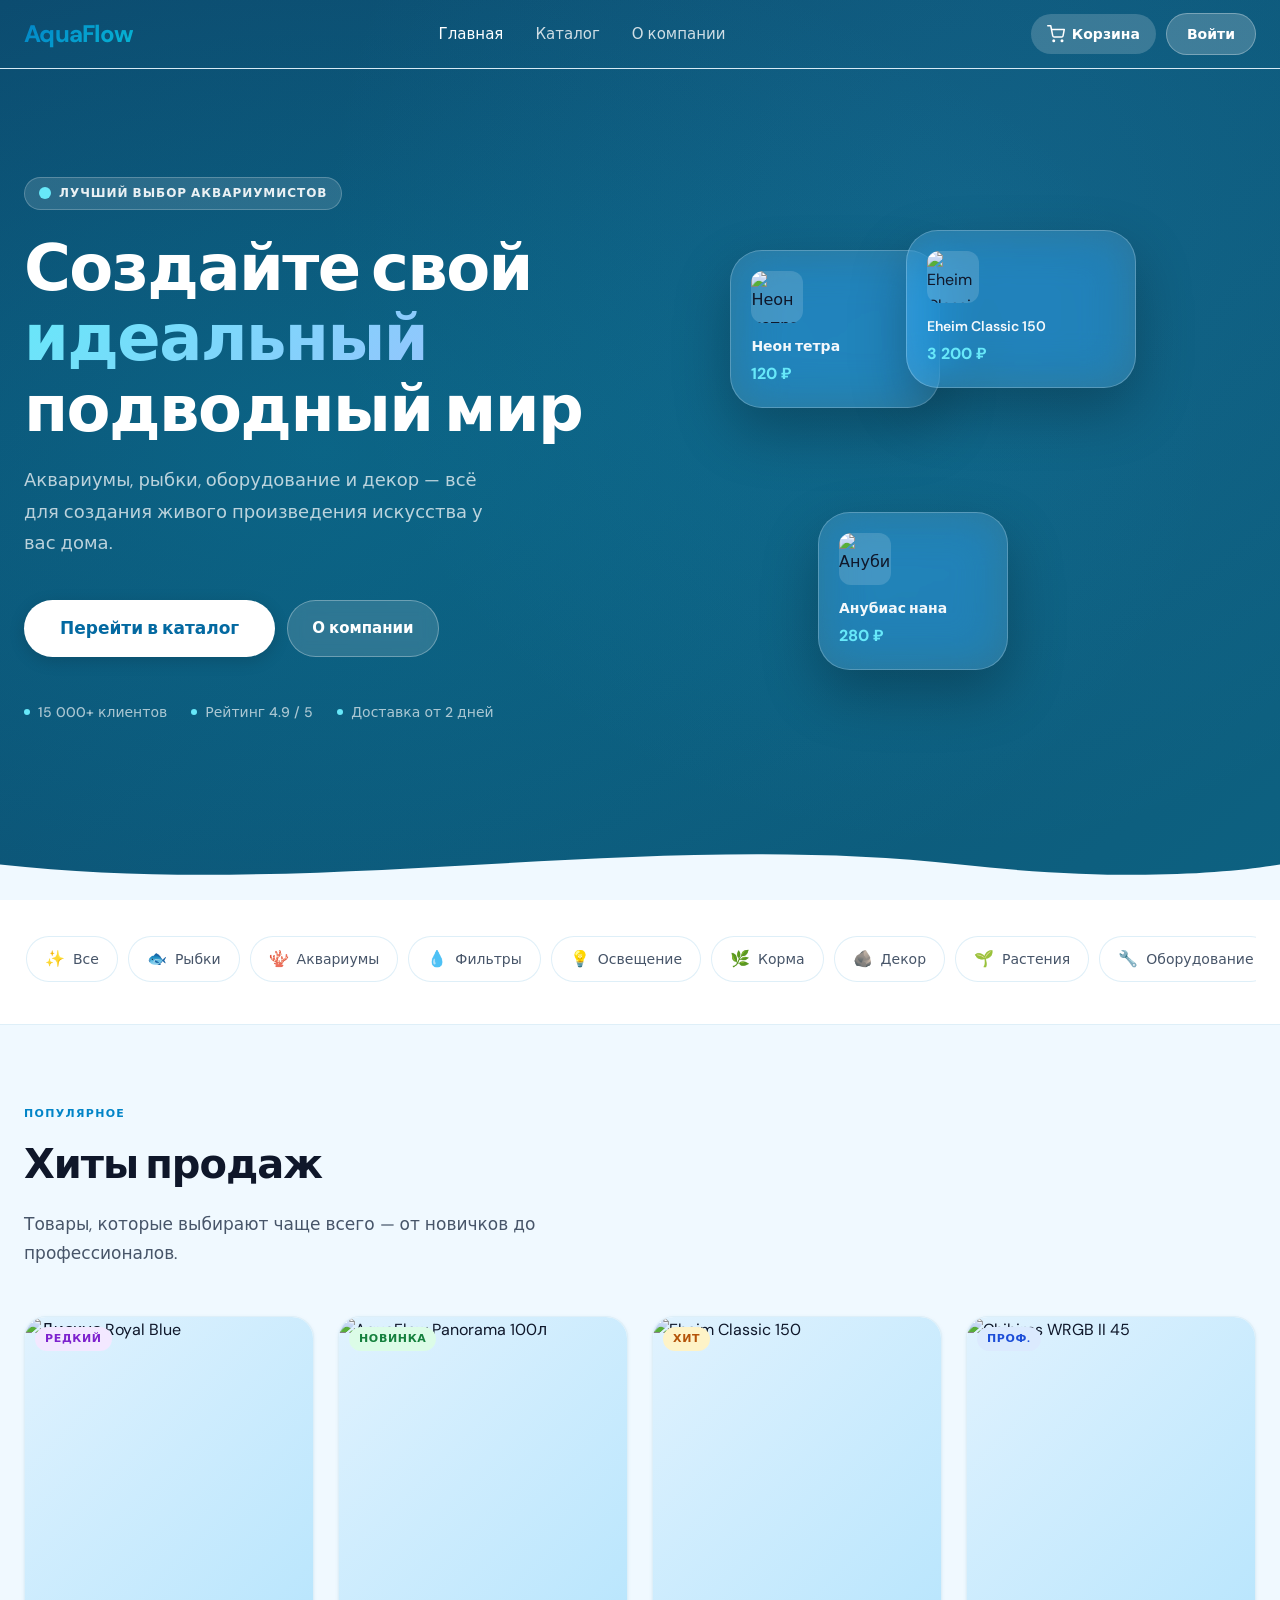
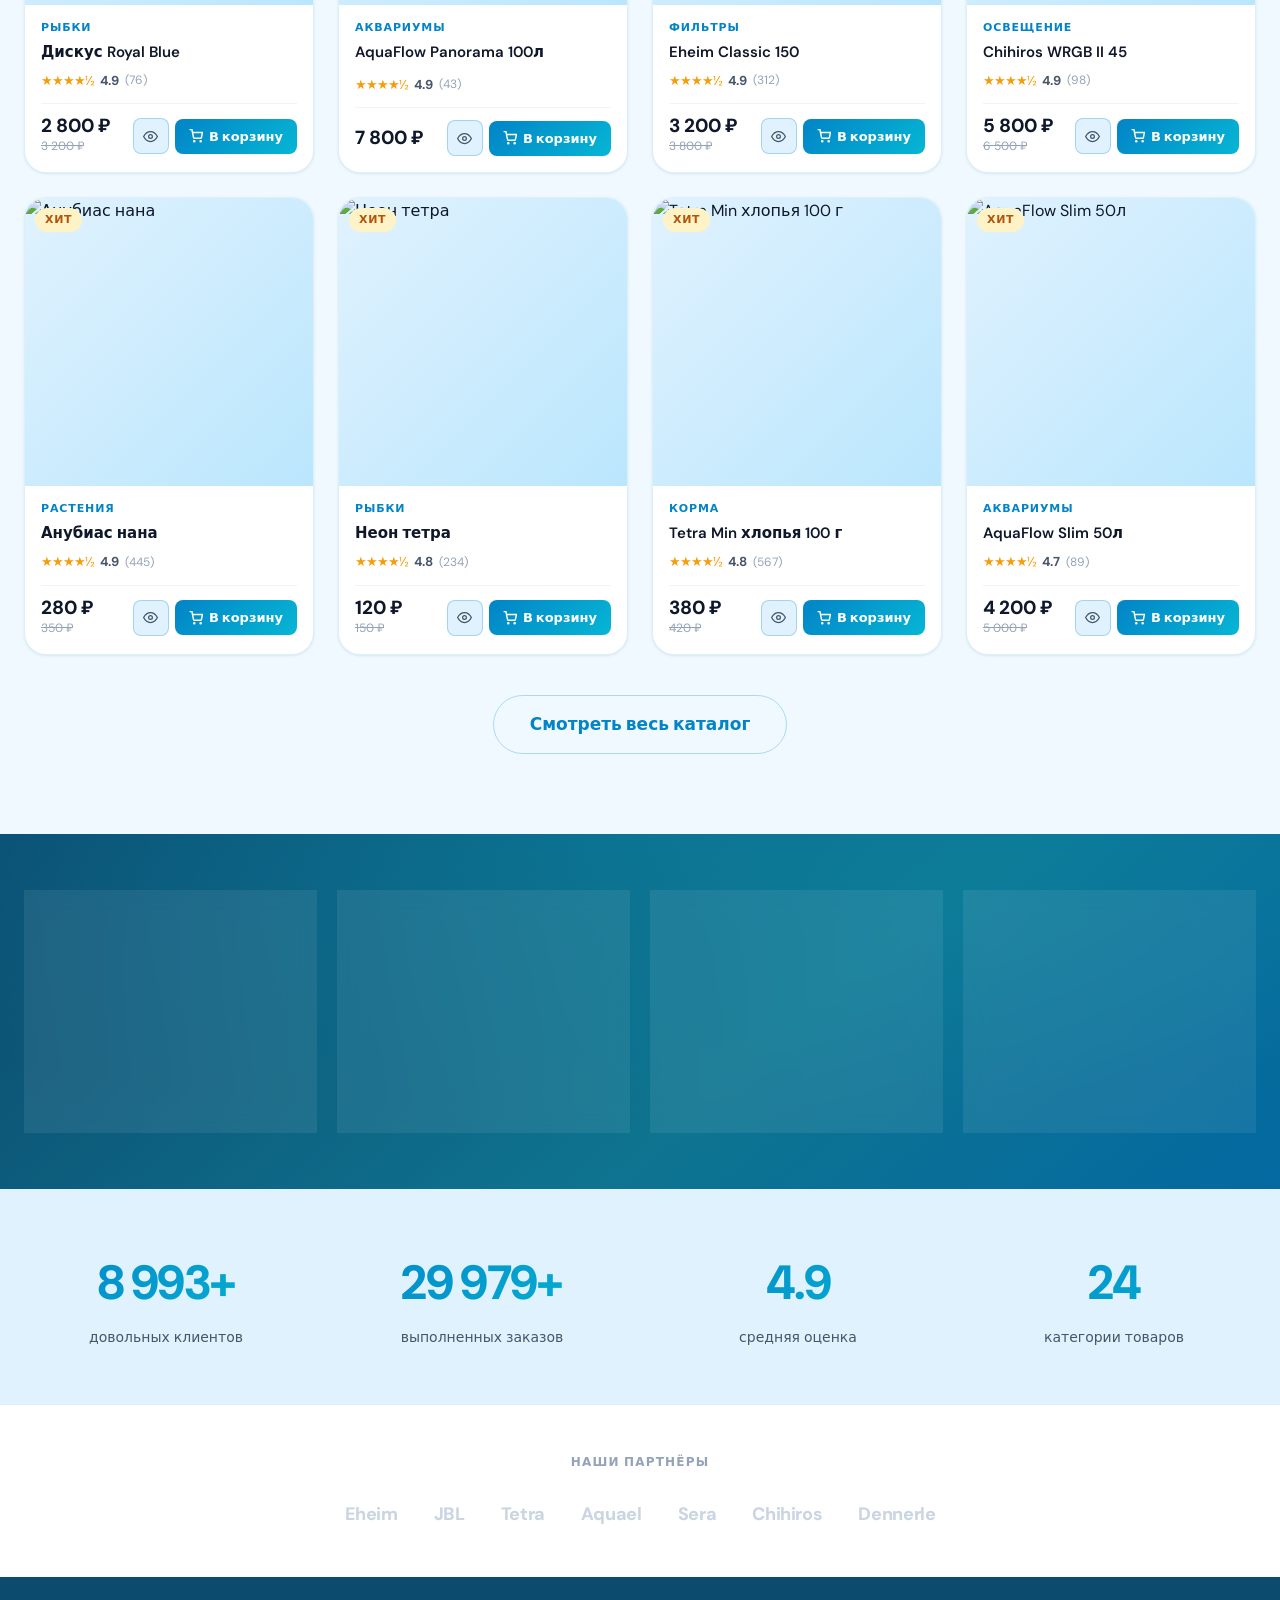
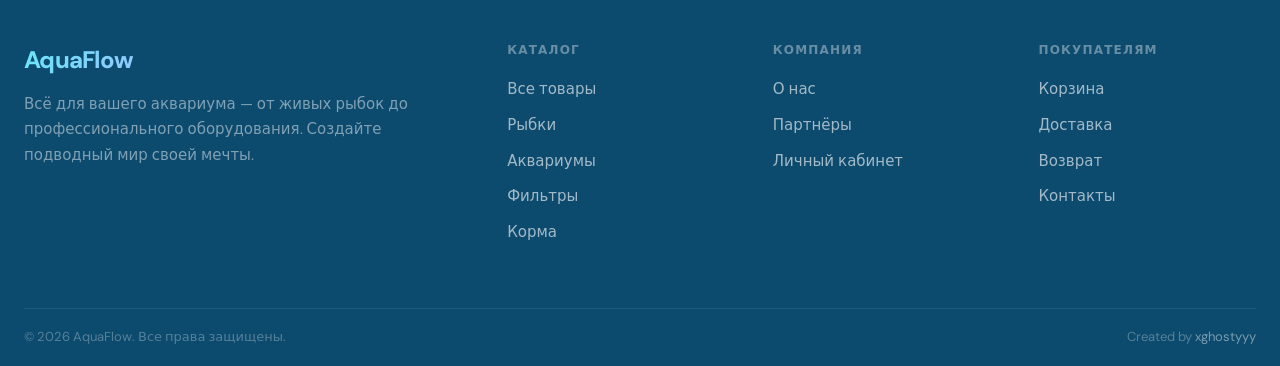
==== index.html @ 99591257 "Add project" ====
<!DOCTYPE html>
<html lang="ru">
<head>
  <meta charset="UTF-8"/>
  <meta name="viewport" content="width=device-width, initial-scale=1.0"/>
  <title>AquaFlow — Всё для вашего аквариума</title>
  <link rel="stylesheet" href="css/styles.css"/>
</head>
<body>

<!-- Navbar (hero mode — transparent) -->
<header class="navbar on-hero" id="navbar">
  <nav class="navbar-inner container" aria-label="Главная навигация">
    <a href="index.html" class="nav-logo">AquaFlow</a>
    <ul class="nav-links" style="list-style:none">
      <li><a href="index.html"   class="nav-link on-hero active">Главная</a></li>
      <li><a href="catalog.html" class="nav-link on-hero">Каталог</a></li>
      <li><a href="about.html"   class="nav-link on-hero">О компании</a></li>
    </ul>
    <div class="nav-actions">
      <a href="cart.html" class="nav-cart-btn on-hero" aria-label="Корзина">
        <svg width="18" height="18" viewBox="0 0 24 24" fill="none" stroke="currentColor" stroke-width="2" stroke-linecap="round" stroke-linejoin="round"><circle cx="9" cy="21" r="1"/><circle cx="20" cy="21" r="1"/><path d="M1 1h4l2.68 13.39a2 2 0 0 0 2 1.61h9.72a2 2 0 0 0 2-1.61L23 6H6"/></svg>
        Корзина
        <span class="cart-badge" aria-live="polite">0</span>
      </a>
      <a href="login.html" class="nav-login-btn on-hero">Войти</a>
    </div>
    <button class="hamburger hero-mode" id="burger" aria-label="Меню" aria-expanded="false">
      <span class="hamburger-line"></span>
      <span class="hamburger-line"></span>
      <span class="hamburger-line"></span>
    </button>
  </nav>
  <nav class="mobile-menu" id="mobile-menu">
    <a href="index.html">Главная</a>
    <a href="catalog.html">Каталог</a>
    <a href="about.html">О компании</a>
    <a href="cart.html">Корзина</a>
    <a href="login.html">Войти / Регистрация</a>
  </nav>
</header>

<!-- Hero -->
<section class="hero" aria-label="Главный баннер">
  <div class="hero-bg" aria-hidden="true"></div>
  <div class="hero-radial" aria-hidden="true"></div>
  <div class="hero-bubbles" aria-hidden="true">
    <div class="bubble"></div><div class="bubble"></div><div class="bubble"></div>
    <div class="bubble"></div><div class="bubble"></div><div class="bubble"></div>
    <div class="bubble"></div>
  </div>

  <div class="hero-inner">
    <div class="hero-content-grid">
      <!-- Text -->
      <div class="hero-text">
        <div class="hero-eyebrow">
          <svg width="12" height="12" viewBox="0 0 24 24" fill="#67E8F9" stroke="none"><circle cx="12" cy="12" r="12"/></svg>
          Лучший выбор аквариумистов
        </div>
        <h1 class="hero-title">
          Создайте свой<br>
          <span class="hero-title-accent">идеальный</span><br>
          подводный мир
        </h1>
        <p class="hero-sub">
          Аквариумы, рыбки, оборудование и декор — всё для создания живого произведения искусства у вас дома.
        </p>
        <div class="hero-actions">
          <a href="catalog.html" class="btn btn-white btn-lg">Перейти в каталог</a>
          <a href="about.html"   class="btn btn-ghost-white">О компании</a>
        </div>
        <div class="hero-trust">
          <div class="trust-item"><span class="trust-dot"></span>15 000+ клиентов</div>
          <div class="trust-item"><span class="trust-dot"></span>Рейтинг 4.9 / 5</div>
          <div class="trust-item"><span class="trust-dot"></span>Доставка от 2 дней</div>
        </div>
      </div>

      <!-- Floating cards visual -->
      <div class="hero-visual" aria-hidden="true">
        <div class="float-card card-a">
          <div class="float-card-img"><img src="https://picsum.photos/seed/neon-tetra/120/120" alt="Неон тетра" loading="lazy"></div>
          <div class="float-card-name">Неон тетра</div>
          <div class="float-card-price">120 ₽</div>
        </div>
        <div class="float-card card-b">
          <div class="float-card-img"><img src="https://picsum.photos/seed/eheim-classic/120/120" alt="Eheim Classic" loading="lazy"></div>
          <div class="float-card-name">Eheim Classic 150</div>
          <div class="float-card-price">3 200 ₽</div>
        </div>
        <div class="float-card card-c">
          <div class="float-card-img"><img src="https://picsum.photos/seed/anubias-nana/120/120" alt="Анубиас" loading="lazy"></div>
          <div class="float-card-name">Анубиас нана</div>
          <div class="float-card-price">280 ₽</div>
        </div>
      </div>
    </div>
  </div>

  <!-- Wave -->
  <div class="hero-wave">
    <svg viewBox="0 0 1440 80" preserveAspectRatio="none" xmlns="http://www.w3.org/2000/svg">
      <path d="M0,40 C360,80 720,0 1080,40 C1260,60 1380,50 1440,40 L1440,80 L0,80 Z" fill="#F0F9FF"/>
    </svg>
  </div>
</section>

<!-- Category pills -->
<section class="cats-section" aria-label="Категории">
  <div class="container">
    <div class="cats-scroll scrollbar-none" id="home-cats" role="list"></div>
  </div>
</section>

<!-- Featured products -->
<section class="section" aria-labelledby="featured-title">
  <div class="container">
    <div class="section-head">
      <p class="section-eyebrow">Популярное</p>
      <h2 class="section-title" id="featured-title">Хиты продаж</h2>
      <p class="section-sub">Товары, которые выбирают чаще всего — от новичков до профессионалов.</p>
    </div>
    <div class="products-grid" id="featured-grid"></div>
    <div style="text-align:center;margin-top:40px">
      <a href="catalog.html" class="btn btn-outline btn-lg">Смотреть весь каталог</a>
    </div>
  </div>
</section>

<!-- Trust strip -->
<section class="trust-section" aria-label="Наши преимущества">
  <div class="container">
    <div class="trust-grid">
      <div class="trust-card reveal">
        <div class="trust-card-icon">
          <svg viewBox="0 0 24 24"><path d="M20.84 4.61a5.5 5.5 0 0 0-7.78 0L12 5.67l-1.06-1.06a5.5 5.5 0 0 0-7.78 7.78l1.06 1.06L12 21.23l7.78-7.78 1.06-1.06a5.5 5.5 0 0 0 0-7.78z"/></svg>
        </div>
        <div class="trust-card-title">Живые рыбки</div>
        <div class="trust-card-text">Широкий выбор видов от проверенных разводчиков с гарантией здоровья.</div>
      </div>
      <div class="trust-card reveal">
        <div class="trust-card-icon">
          <svg viewBox="0 0 24 24"><circle cx="12" cy="12" r="10"/><polyline points="12 6 12 12 16 14"/></svg>
        </div>
        <div class="trust-card-title">Быстрая доставка</div>
        <div class="trust-card-text">Доставляем по всей России от 2 дней. Живых питомцев — специальной упаковкой.</div>
      </div>
      <div class="trust-card reveal">
        <div class="trust-card-icon">
          <svg viewBox="0 0 24 24"><path d="M12 22s8-4 8-10V5l-8-3-8 3v7c0 6 8 10 8 10z"/></svg>
        </div>
        <div class="trust-card-title">Гарантия качества</div>
        <div class="trust-card-text">Только сертифицированное оборудование ведущих мировых брендов.</div>
      </div>
      <div class="trust-card reveal">
        <div class="trust-card-icon">
          <svg viewBox="0 0 24 24"><path d="M17 21v-2a4 4 0 0 0-4-4H5a4 4 0 0 0-4 4v2"/><circle cx="9" cy="7" r="4"/><path d="M23 21v-2a4 4 0 0 0-3-3.87"/><path d="M16 3.13a4 4 0 0 1 0 7.75"/></svg>
        </div>
        <div class="trust-card-title">Экспертная помощь</div>
        <div class="trust-card-text">Консультации опытных аквариумистов — подберём идеальный вариант.</div>
      </div>
    </div>
  </div>
</section>

<!-- Stats -->
<section class="stats-section" aria-label="Статистика">
  <div class="container">
    <div class="stats-grid">
      <div class="reveal"><div class="stat-num" id="stat-clients">0</div><div class="stat-label">довольных клиентов</div></div>
      <div class="reveal"><div class="stat-num" id="stat-orders">0</div><div class="stat-label">выполненных заказов</div></div>
      <div class="reveal"><div class="stat-num">4.9</div><div class="stat-label">средняя оценка</div></div>
      <div class="reveal"><div class="stat-num">24</div><div class="stat-label">категории товаров</div></div>
    </div>
  </div>
</section>

<!-- Brands -->
<section class="brands-section" aria-label="Бренды">
  <div class="container">
    <div class="brands-eyebrow">Наши партнёры</div>
    <div class="brands-row">
      <span class="brand-chip">Eheim</span>
      <span class="brand-chip">JBL</span>
      <span class="brand-chip">Tetra</span>
      <span class="brand-chip">Aquael</span>
      <span class="brand-chip">Sera</span>
      <span class="brand-chip">Chihiros</span>
      <span class="brand-chip">Dennerle</span>
    </div>
  </div>
</section>

<!-- Footer -->
<footer class="footer" role="contentinfo">
  <div class="footer-top">
    <div class="container">
      <div class="footer-grid">
        <div>
          <a href="index.html" class="footer-brand">AquaFlow</a>
          <p class="footer-brand-desc">Всё для вашего аквариума — от живых рыбок до профессионального оборудования. Создайте подводный мир своей мечты.</p>
        </div>
        <div>
          <p class="footer-col-title">Каталог</p>
          <ul class="footer-links">
            <li><a href="catalog.html">Все товары</a></li>
            <li><a href="catalog.html?cat=Рыбки">Рыбки</a></li>
            <li><a href="catalog.html?cat=Аквариумы">Аквариумы</a></li>
            <li><a href="catalog.html?cat=Фильтры">Фильтры</a></li>
            <li><a href="catalog.html?cat=Корма">Корма</a></li>
          </ul>
        </div>
        <div>
          <p class="footer-col-title">Компания</p>
          <ul class="footer-links">
            <li><a href="about.html">О нас</a></li>
            <li><a href="about.html">Партнёры</a></li>
            <li><a href="login.html">Личный кабинет</a></li>
          </ul>
        </div>
        <div>
          <p class="footer-col-title">Покупателям</p>
          <ul class="footer-links">
            <li><a href="cart.html">Корзина</a></li>
            <li><a href="#">Доставка</a></li>
            <li><a href="#">Возврат</a></li>
            <li><a href="#">Контакты</a></li>
          </ul>
        </div>
      </div>
    </div>
  </div>
  <div class="container">
    <div class="footer-bottom">
      <p class="footer-copy">© <span id="year"></span> AquaFlow. Все права защищены.</p>
      <p class="footer-credit">Created by <a href="https://t.me/xghostyyy" target="_blank" rel="noopener">xghostyyy</a></p>
    </div>
  </div>
</footer>

<script src="js/app.js"></script>
<script>
/* Home-specific */
document.addEventListener('DOMContentLoaded', () => {
  /* Category pills */
  const catsEl = document.getElementById('home-cats');
  if (catsEl) {
    catsEl.innerHTML = ['Все'].concat(CATEGORIES).map(c => {
      const emoji = c === 'Все' ? '✨' : (CAT_EMOJI[c] || '');
      return `<a href="catalog.html${c==='Все'?'':'?cat='+encodeURIComponent(c)}" class="cat-pill" role="listitem">
        <span class="cat-pill-emoji">${emoji}</span>${c}
      </a>`;
    }).join('');
  }

  /* Featured products — badges first, then top rated */
  const grid = document.getElementById('featured-grid');
  if (grid) {
    const featured = [...PRODUCTS].sort((a,b) => (b.badge?1:0) - (a.badge?1:0) || b.rating - a.rating).slice(0, 8);
    grid.innerHTML = featured.map(productCardHTML).join('');
    initReveal();
  }

  /* Animated counters */
  function animateCounter(el, target, suffix='') {
    const start = performance.now();
    const dur = 1800;
    function step(now) {
      const p = Math.min((now - start) / dur, 1);
      const ease = 1 - Math.pow(1 - p, 3);
      el.textContent = Math.floor(ease * target).toLocaleString('ru-RU') + suffix;
      if (p < 1) requestAnimationFrame(step);
    }
    requestAnimationFrame(step);
  }
  const ioStats = new IntersectionObserver(entries => {
    entries.forEach(e => {
      if (!e.isIntersecting) return;
      animateCounter(document.getElementById('stat-clients'), 15000, '+');
      animateCounter(document.getElementById('stat-orders'),  50000, '+');
      ioStats.disconnect();
    });
  }, { threshold: 0.4 });
  const statsSection = document.querySelector('.stats-section');
  if (statsSection) ioStats.observe(statsSection);
});
</script>
</body>
</html>
---- css/styles.css ----
@import url('https://fonts.googleapis.com/css2?family=DM+Sans:ital,opsz,wght@0,9..40,300;0,9..40,400;0,9..40,500;0,9..40,600;0,9..40,700;0,9..40,800;1,9..40,400&display=swap');

/* ── Design Tokens ─────────────────────────────────────────────────────── */
:root {
  --primary:       #0284C7;
  --primary-light: #38BDF8;
  --primary-dark:  #0369A1;
  --primary-deep:  #0C4A6E;
  --secondary:     #06B6D4;
  --accent:        #0891B2;

  --bg:            #F0F9FF;
  --bg-muted:      #E0F2FE;
  --surface:       rgba(255,255,255,0.88);
  --surface-solid: #FFFFFF;
  --border:        rgba(2,132,199,0.13);
  --border-strong: rgba(2,132,199,0.28);

  --text:          #0F172A;
  --text-2:        #475569;
  --text-muted:    #94A3B8;

  --success: #16A34A;
  --error:   #DC2626;

  --grad-primary: linear-gradient(135deg, #0284C7, #06B6D4);
  --grad-hero:    linear-gradient(140deg, #0C4A6E 0%, #0E7490 45%, #0369A1 100%);
  --grad-card:    linear-gradient(180deg, rgba(255,255,255,0.97), rgba(240,249,255,0.85));

  --shadow-sm:   0 1px 4px rgba(2,132,199,0.07), 0 1px 2px rgba(0,0,0,0.04);
  --shadow-md:   0 4px 20px rgba(2,132,199,0.11), 0 2px 8px rgba(0,0,0,0.05);
  --shadow-lg:   0 12px 48px rgba(2,132,199,0.15), 0 4px 16px rgba(0,0,0,0.07);
  --shadow-glow: 0 0 28px rgba(6,182,212,0.35);

  --r-sm:   8px;
  --r-md:   14px;
  --r-lg:   22px;
  --r-xl:   32px;
  --r-full: 9999px;

  --t-fast: 150ms ease-out;
  --t-base: 240ms ease-out;
  --t-slow: 400ms cubic-bezier(0.4,0,0.2,1);

  --font-body: 'DM Sans', system-ui, -apple-system, sans-serif;
}

/* ── Reset ─────────────────────────────────────────────────────────────── */
*,*::before,*::after { box-sizing: border-box; margin: 0; padding: 0; }
html { scroll-behavior: smooth; -webkit-font-smoothing: antialiased; }
body {
  font-family: var(--font-body);
  color: var(--text);
  background: var(--bg);
  line-height: 1.6;
  overflow-x: hidden;
}
img { max-width: 100%; display: block; }
a { color: inherit; text-decoration: none; }
button { font-family: inherit; cursor: pointer; border: none; }
:focus-visible { outline: 2px solid var(--primary); outline-offset: 3px; border-radius: 4px; }
@media (prefers-reduced-motion: reduce) {
  *,*::before,*::after { animation-duration: 0.01ms !important; transition-duration: 0.01ms !important; }
}

/* ── Layout ────────────────────────────────────────────────────────────── */
.container { max-width: 1280px; margin: 0 auto; padding: 0 24px; }
@media (max-width: 768px) { .container { padding: 0 16px; } }

/* ── Navbar ────────────────────────────────────────────────────────────── */
.navbar {
  position: fixed; top: 0; left: 0; right: 0; z-index: 100;
  height: 68px;
  transition: background var(--t-base), box-shadow var(--t-base);
}
.navbar.on-hero { /* transparent over hero */ }
.navbar.scrolled {
  background: rgba(255,255,255,0.92);
  backdrop-filter: blur(20px) saturate(180%);
  -webkit-backdrop-filter: blur(20px) saturate(180%);
  box-shadow: 0 1px 0 rgba(2,132,199,0.1), var(--shadow-sm);
}
.navbar.page-nav {
  background: rgba(255,255,255,0.95);
  backdrop-filter: blur(20px);
  -webkit-backdrop-filter: blur(20px);
  box-shadow: 0 1px 0 var(--border);
}
.navbar-inner {
  height: 68px; display: flex; align-items: center;
  justify-content: space-between; gap: 24px;
}
.nav-logo {
  font-size: 1.5rem; font-weight: 800; letter-spacing: -0.03em;
  background: var(--grad-primary);
  -webkit-background-clip: text; background-clip: text; color: transparent;
  flex-shrink: 0;
}
.nav-links { display: flex; align-items: center; gap: 32px; }
@media (max-width: 820px) { .nav-links { display: none; } }
.nav-link {
  font-size: 0.9375rem; font-weight: 500; color: var(--text-2);
  transition: color var(--t-fast);
}
.nav-link:hover, .nav-link.active { color: var(--primary); }
.nav-link.on-hero { color: rgba(255,255,255,0.8); }
.nav-link.on-hero:hover, .nav-link.on-hero.active { color: white; }

.nav-actions { display: flex; align-items: center; gap: 10px; }
.nav-cart-btn {
  position: relative;
  display: flex; align-items: center; gap: 7px;
  padding: 9px 16px; border-radius: var(--r-full);
  background: rgba(2,132,199,0.09);
  color: var(--text); font-size: 0.875rem; font-weight: 600;
  transition: background var(--t-fast);
}
.nav-cart-btn:hover { background: rgba(2,132,199,0.16); }
.nav-cart-btn.on-hero { background: rgba(255,255,255,0.18); color: white; }
.nav-cart-btn.on-hero:hover { background: rgba(255,255,255,0.28); }
.cart-badge {
  position: absolute; top: -4px; right: -4px;
  min-width: 18px; height: 18px; border-radius: var(--r-full);
  background: var(--primary); color: white;
  font-size: 0.625rem; font-weight: 800;
  display: none; align-items: center; justify-content: center;
  padding: 0 4px;
}
.cart-badge.visible { display: flex; }

.nav-login-btn {
  padding: 9px 20px; border-radius: var(--r-full);
  background: var(--grad-primary); color: white;
  font-size: 0.875rem; font-weight: 600;
  transition: opacity var(--t-fast), box-shadow var(--t-fast);
  display: inline-flex; align-items: center; gap: 6px;
}
.nav-login-btn:hover { opacity: 0.9; box-shadow: var(--shadow-glow); }
.nav-login-btn.on-hero {
  background: rgba(255,255,255,0.2); color: white;
  border: 1px solid rgba(255,255,255,0.3);
}
.nav-login-btn.on-hero:hover { background: rgba(255,255,255,0.3); box-shadow: none; }

.hamburger {
  display: none; flex-direction: column; gap: 5px;
  width: 40px; height: 40px; align-items: center; justify-content: center;
  background: none; border: none;
}
@media (max-width: 820px) { .hamburger { display: flex; } }
.hamburger-line {
  width: 20px; height: 2px; border-radius: 9999px;
  background: var(--text);
  transition: transform 200ms, opacity 200ms;
}
.hamburger.hero-mode .hamburger-line { background: rgba(255,255,255,0.9); }
.hamburger.open .hamburger-line:nth-child(1) { transform: rotate(45deg) translate(5px,5px); }
.hamburger.open .hamburger-line:nth-child(2) { opacity: 0; }
.hamburger.open .hamburger-line:nth-child(3) { transform: rotate(-45deg) translate(5px,-5px); }

.mobile-menu {
  position: fixed; top: 68px; left: 0; right: 0; z-index: 99;
  background: rgba(255,255,255,0.97);
  backdrop-filter: blur(20px);
  -webkit-backdrop-filter: blur(20px);
  border-bottom: 1px solid var(--border);
  overflow: hidden; max-height: 0;
  transition: max-height 0.3s ease-out;
}
.mobile-menu.open { max-height: 420px; }
.mobile-menu a {
  display: block; padding: 15px 24px;
  color: var(--text-2); font-weight: 500; font-size: 1rem;
  border-bottom: 1px solid rgba(2,132,199,0.07);
  transition: color 0.15s, background 0.15s;
}
.mobile-menu a:hover { color: var(--primary); background: rgba(2,132,199,0.04); }

/* ── Hero ──────────────────────────────────────────────────────────────── */
.hero {
  position: relative; min-height: 100vh;
  display: flex; align-items: center;
  overflow: hidden;
}
.hero-bg {
  position: absolute; inset: 0;
  background: var(--grad-hero);
  background-size: 400% 400%;
  animation: ocean-drift 18s ease infinite;
}
@keyframes ocean-drift {
  0%,100% { background-position: 0% 50%; }
  50%      { background-position: 100% 50%; }
}
.hero-radial {
  position: absolute; inset: 0;
  background:
    radial-gradient(ellipse 70% 60% at 25% 50%, rgba(6,182,212,0.18), transparent),
    radial-gradient(ellipse 50% 70% at 75% 25%, rgba(56,189,248,0.12), transparent);
}
.hero-bubbles {
  position: absolute; inset: 0; overflow: hidden; pointer-events: none;
}
.bubble {
  position: absolute; bottom: -40px; border-radius: 50%;
  background: rgba(255,255,255,0.07);
  border: 1px solid rgba(255,255,255,0.12);
  animation: bubble-rise linear infinite;
}
.bubble:nth-child(1)  { width:16px; height:16px; left:12%;  animation-duration:9s;  animation-delay:0s; }
.bubble:nth-child(2)  { width:24px; height:24px; left:25%;  animation-duration:13s; animation-delay:2s; }
.bubble:nth-child(3)  { width:10px; height:10px; left:38%;  animation-duration:8s;  animation-delay:4s; }
.bubble:nth-child(4)  { width:20px; height:20px; left:52%;  animation-duration:11s; animation-delay:1s; }
.bubble:nth-child(5)  { width:14px; height:14px; left:65%;  animation-duration:10s; animation-delay:3s; }
.bubble:nth-child(6)  { width:30px; height:30px; left:78%;  animation-duration:15s; animation-delay:5s; }
.bubble:nth-child(7)  { width:8px;  height:8px;  left:88%;  animation-duration:7s;  animation-delay:6s; }
@keyframes bubble-rise {
  0%   { transform: translateY(0) translateX(0) scale(0.5); opacity: 0; }
  10%  { opacity: 1; }
  90%  { opacity: 0.5; }
  100% { transform: translateY(-110vh) translateX(20px) scale(1); opacity: 0; }
}

.hero-inner {
  position: relative; z-index: 10; width: 100%;
  padding: 100px 24px 100px;
}
@media (max-width: 768px) { .hero-inner { padding: 80px 16px 80px; } }
.hero-content-grid {
  max-width: 1280px; margin: 0 auto;
  display: grid; grid-template-columns: 1fr 1fr;
  align-items: center; gap: 64px;
}
@media (max-width: 1024px) {
  .hero-content-grid { grid-template-columns: 1fr; }
  .hero-visual { display: none; }
}
.hero-eyebrow {
  display: inline-flex; align-items: center; gap: 8px;
  padding: 6px 14px; border-radius: var(--r-full);
  background: rgba(255,255,255,0.13); border: 1px solid rgba(255,255,255,0.22);
  font-size: 0.75rem; font-weight: 700; color: rgba(255,255,255,0.9);
  letter-spacing: 0.08em; text-transform: uppercase;
  margin-bottom: 24px;
}
.hero-title {
  font-size: clamp(2.4rem, 5vw, 4rem); font-weight: 800; line-height: 1.1;
  letter-spacing: -0.025em; color: white; margin-bottom: 20px;
}
.hero-title-accent {
  background: linear-gradient(135deg, #67E8F9, #93C5FD);
  -webkit-background-clip: text; background-clip: text; color: transparent;
}
.hero-sub {
  font-size: 1.125rem; color: rgba(255,255,255,0.72);
  line-height: 1.75; margin-bottom: 40px; max-width: 480px;
}
.hero-actions { display: flex; flex-wrap: wrap; gap: 12px; margin-bottom: 44px; }
.hero-trust { display: flex; flex-wrap: wrap; gap: 24px; }
.trust-item {
  display: flex; align-items: center; gap: 8px;
  font-size: 0.875rem; color: rgba(255,255,255,0.65); font-weight: 500;
}
.trust-dot { width: 6px; height: 6px; border-radius: 50%; background: #67E8F9; flex-shrink: 0; }

.hero-visual { position: relative; height: 480px; display: flex; align-items: center; }
.float-card {
  position: absolute;
  background: rgba(255,255,255,0.13);
  backdrop-filter: blur(24px) saturate(180%);
  -webkit-backdrop-filter: blur(24px) saturate(180%);
  border: 1px solid rgba(255,255,255,0.22);
  border-radius: var(--r-xl);
  padding: 20px; box-shadow: 0 24px 56px rgba(0,0,0,0.25);
}
.float-card.card-a { width: 210px; left: 10%;  top: 40px;  animation: float-a 6s ease-in-out infinite; }
.float-card.card-b { width: 230px; left: 40%;  top: 20px;  animation: float-b 7.5s ease-in-out infinite 1s; }
.float-card.card-c { width: 190px; left: 25%;  bottom: 20px; animation: float-c 5.5s ease-in-out infinite 0.6s; }
@keyframes float-a { 0%,100%{transform:translateY(0);} 50%{transform:translateY(-18px);} }
@keyframes float-b { 0%,100%{transform:translateY(0) rotate(2deg);} 50%{transform:translateY(-14px) rotate(2deg);} }
@keyframes float-c { 0%,100%{transform:translateY(0) rotate(-2deg);} 50%{transform:translateY(-12px) rotate(-2deg);} }
.float-card-img {
  width: 52px; height: 52px; border-radius: 12px; margin-bottom: 12px;
  background: rgba(255,255,255,0.15); overflow: hidden;
}
.float-card-img img { width: 100%; height: 100%; object-fit: cover; }
.float-card-name { font-size: 0.875rem; font-weight: 600; color: rgba(255,255,255,0.95); margin-bottom: 4px; }
.float-card-price { font-size: 1rem; font-weight: 800; color: #67E8F9; }

.hero-wave { position: absolute; bottom: 0; left: 0; right: 0; z-index: 10; line-height: 0; }
.hero-wave svg { display: block; width: 100%; }

/* ── Buttons ───────────────────────────────────────────────────────────── */
.btn {
  display: inline-flex; align-items: center; justify-content: center; gap: 8px;
  padding: 12px 24px; border-radius: var(--r-full);
  font-size: 0.9375rem; font-weight: 600; border: none;
  cursor: pointer; text-decoration: none; white-space: nowrap;
  transition: all var(--t-base);
  font-family: var(--font-body);
}
.btn-white {
  background: white; color: var(--primary-dark);
  box-shadow: 0 4px 16px rgba(0,0,0,0.15);
}
.btn-white:hover { background: rgba(255,255,255,0.9); transform: translateY(-2px); box-shadow: 0 8px 28px rgba(0,0,0,0.2); }
.btn-ghost-white {
  background: rgba(255,255,255,0.14); color: white;
  border: 1.5px solid rgba(255,255,255,0.3);
  backdrop-filter: blur(8px);
}
.btn-ghost-white:hover { background: rgba(255,255,255,0.25); }
.btn-blue {
  background: var(--grad-primary); color: white;
  box-shadow: 0 4px 16px rgba(2,132,199,0.35);
}
.btn-blue:hover { transform: translateY(-2px); box-shadow: 0 8px 28px rgba(2,132,199,0.45); opacity: 0.95; }
.btn-outline {
  background: transparent; color: var(--primary);
  border: 1.5px solid var(--border-strong);
}
.btn-outline:hover { background: rgba(2,132,199,0.06); }
.btn-ghost {
  background: rgba(2,132,199,0.07); color: var(--primary);
}
.btn-ghost:hover { background: rgba(2,132,199,0.13); }
.btn-danger { background: rgba(220,38,38,0.08); color: var(--error); border: 1px solid rgba(220,38,38,0.2); }
.btn-danger:hover { background: rgba(220,38,38,0.15); }
.btn-sm  { padding: 8px 16px; font-size: 0.875rem; border-radius: var(--r-md); }
.btn-lg  { padding: 15px 36px; font-size: 1.0625rem; }
.btn-full { width: 100%; }

/* ── Sections ──────────────────────────────────────────────────────────── */
.section { padding: 80px 0; }
@media (max-width: 768px) { .section { padding: 56px 0; } }

.section-eyebrow {
  font-size: 0.6875rem; font-weight: 800; letter-spacing: 0.12em;
  text-transform: uppercase; color: var(--primary); margin-bottom: 10px;
}
.section-title {
  font-size: clamp(1.75rem, 3.5vw, 2.5rem); font-weight: 800;
  letter-spacing: -0.025em; color: var(--text); margin-bottom: 14px;
}
.section-sub {
  font-size: 1.0625rem; color: var(--text-2); line-height: 1.7; max-width: 520px;
}
.section-head { margin-bottom: 48px; }
.section-head.center { text-align: center; }
.section-head.center .section-sub { margin: 0 auto; }

/* ── Categories Pill Strip ─────────────────────────────────────────────── */
.cats-section { padding: 32px 0; background: var(--surface-solid); border-bottom: 1px solid var(--border); }
.cats-scroll {
  display: flex; gap: 10px; overflow-x: auto; padding: 4px 2px 10px;
  scrollbar-width: none; -ms-overflow-style: none;
}
.cats-scroll::-webkit-scrollbar { display: none; }
.cat-pill {
  flex-shrink: 0; display: inline-flex; align-items: center; gap: 8px;
  padding: 9px 18px; border-radius: var(--r-full);
  border: 1.5px solid var(--border); background: white;
  color: var(--text-2); font-size: 0.875rem; font-weight: 500;
  cursor: pointer; transition: all var(--t-fast);
  text-decoration: none; white-space: nowrap;
}
.cat-pill:hover, .cat-pill.active {
  border-color: var(--primary); color: var(--primary);
  background: rgba(2,132,199,0.06);
}
.cat-pill-emoji { font-size: 1rem; }

/* ── Product Grid & Cards ──────────────────────────────────────────────── */
.products-grid {
  display: grid;
  grid-template-columns: repeat(auto-fill, minmax(268px, 1fr));
  gap: 24px;
}
@media (max-width: 640px) { .products-grid { grid-template-columns: repeat(2, 1fr); gap: 12px; } }
@media (max-width: 360px) { .products-grid { grid-template-columns: 1fr; } }

.product-card {
  background: var(--surface-solid); border-radius: var(--r-lg);
  overflow: hidden; border: 1px solid var(--border);
  box-shadow: var(--shadow-sm);
  display: flex; flex-direction: column;
  transition: transform var(--t-base), box-shadow var(--t-base), border-color var(--t-fast);
  position: relative;
}
.product-card:hover { transform: translateY(-6px); box-shadow: var(--shadow-lg); border-color: rgba(2,132,199,0.22); }

.product-card-image {
  aspect-ratio: 1/1; overflow: hidden;
  background: linear-gradient(135deg, #E0F2FE, #BAE6FD);
  position: relative;
}
.product-card-image img {
  width: 100%; height: 100%; object-fit: cover;
  transition: transform var(--t-slow);
}
.product-card:hover .product-card-image img { transform: scale(1.06); }

.product-badge {
  position: absolute; top: 10px; left: 10px; z-index: 1;
  padding: 3px 10px; border-radius: var(--r-full);
  font-size: 0.6875rem; font-weight: 800; letter-spacing: 0.06em; text-transform: uppercase;
}
.b-hit  { background: #FEF3C7; color: #B45309; }
.b-new  { background: #DCFCE7; color: #15803D; }
.b-rare { background: #F3E8FF; color: #7E22CE; }
.b-pro  { background: #DBEAFE; color: #1D4ED8; }

.product-wishlist {
  position: absolute; top: 10px; right: 10px; z-index: 1;
  width: 34px; height: 34px; border-radius: 50%;
  background: rgba(255,255,255,0.92); border: none; cursor: pointer;
  display: flex; align-items: center; justify-content: center;
  transition: background var(--t-fast), transform var(--t-fast);
  opacity: 0; transition: opacity var(--t-fast), transform var(--t-fast);
}
.product-card:hover .product-wishlist { opacity: 1; }
.product-wishlist:hover { background: white; transform: scale(1.1); }
.product-wishlist svg { width: 15px; height: 15px; stroke: var(--text-2); fill: none; stroke-width: 2; }

.product-card-body { padding: 14px 16px 16px; flex: 1; display: flex; flex-direction: column; }
.product-cat-label {
  font-size: 0.6875rem; font-weight: 800; color: var(--primary);
  text-transform: uppercase; letter-spacing: 0.08em; margin-bottom: 5px;
}
.product-name {
  font-size: 0.9375rem; font-weight: 600; color: var(--text);
  line-height: 1.4; margin-bottom: 8px; flex: 1;
  display: -webkit-box; -webkit-line-clamp: 2; -webkit-box-orient: vertical; overflow: hidden;
}
.product-rating {
  display: flex; align-items: center; gap: 6px; margin-bottom: 12px;
}
.stars { color: #F59E0B; font-size: 0.8125rem; letter-spacing: -0.05em; }
.rating-val { font-size: 0.8125rem; font-weight: 700; color: var(--text-2); }
.rating-ct  { font-size: 0.75rem; color: var(--text-muted); }

.product-footer {
  display: flex; align-items: center; justify-content: space-between;
  gap: 8px; margin-top: auto; padding-top: 12px;
  border-top: 1px solid rgba(2,132,199,0.08);
}
.price-wrap { display: flex; flex-direction: column; }
.price-current { font-size: 1.1875rem; font-weight: 800; color: var(--text); line-height: 1.1; }
.price-old { font-size: 0.75rem; color: var(--text-muted); text-decoration: line-through; }

.product-actions-row { display: flex; gap: 6px; align-items: center; }
.btn-view {
  width: 36px; height: 36px; border-radius: var(--r-sm);
  background: var(--bg-muted); border: 1px solid var(--border-strong);
  display: flex; align-items: center; justify-content: center;
  color: var(--text-2); cursor: pointer;
  transition: background var(--t-fast), color var(--t-fast); text-decoration: none;
  flex-shrink: 0;
}
.btn-view:hover { background: rgba(2,132,199,0.1); color: var(--primary); }
.btn-view svg { width: 15px; height: 15px; stroke: currentColor; fill: none; stroke-width: 2; }

.btn-cart {
  display: inline-flex; align-items: center; gap: 6px;
  padding: 9px 14px; border-radius: var(--r-sm);
  background: var(--grad-primary); color: white;
  border: none; font-size: 0.8125rem; font-weight: 700;
  cursor: pointer; font-family: var(--font-body);
  transition: all var(--t-fast);
  white-space: nowrap; flex-shrink: 0;
}
.btn-cart:hover { transform: translateY(-1px); box-shadow: 0 4px 14px rgba(2,132,199,0.4); }
.btn-cart.added { background: linear-gradient(135deg, #16A34A, #22C55E); }
.btn-cart svg { width: 14px; height: 14px; stroke: currentColor; fill: none; stroke-width: 2.5; }

/* ── Trust strip ───────────────────────────────────────────────────────── */
.trust-section {
  padding: 56px 0;
  background: linear-gradient(140deg, var(--primary-deep) 0%, #0E7490 60%, #0369A1 100%);
  position: relative; overflow: hidden;
}
.trust-section::before {
  content: ''; position: absolute; inset: 0;
  background: radial-gradient(ellipse 80% 80% at 50% 0%, rgba(6,182,212,0.2), transparent);
}
.trust-grid {
  display: grid; grid-template-columns: repeat(auto-fit, minmax(220px, 1fr));
  gap: 20px; position: relative; z-index: 1;
}
.trust-card {
  text-align: center; padding: 32px 24px;
  background: rgba(255,255,255,0.08);
  border: 1px solid rgba(255,255,255,0.14);
  border-radius: var(--r-lg);
  backdrop-filter: blur(12px); -webkit-backdrop-filter: blur(12px);
  transition: background var(--t-base), transform var(--t-base);
}
.trust-card:hover { background: rgba(255,255,255,0.13); transform: translateY(-4px); }
.trust-card-icon {
  width: 56px; height: 56px; border-radius: 16px;
  background: rgba(255,255,255,0.14); border: 1px solid rgba(255,255,255,0.2);
  display: flex; align-items: center; justify-content: center; margin: 0 auto 18px;
}
.trust-card-icon svg { width: 26px; height: 26px; stroke: #67E8F9; fill: none; stroke-width: 2; stroke-linecap: round; stroke-linejoin: round; }
.trust-card-title { font-size: 1rem; font-weight: 700; color: white; margin-bottom: 8px; }
.trust-card-text { font-size: 0.875rem; color: rgba(255,255,255,0.62); line-height: 1.65; }

/* ── Stats ─────────────────────────────────────────────────────────────── */
.stats-section { padding: 56px 0; background: var(--bg-muted); }
.stats-grid { display: grid; grid-template-columns: repeat(auto-fit, minmax(160px, 1fr)); gap: 32px; text-align: center; }
.stat-num {
  font-size: clamp(2rem, 4vw, 3rem); font-weight: 800; letter-spacing: -0.035em;
  background: var(--grad-primary); -webkit-background-clip: text; background-clip: text; color: transparent;
}
.stat-label { font-size: 0.875rem; color: var(--text-2); margin-top: 4px; font-weight: 500; }

/* ── Brands ────────────────────────────────────────────────────────────── */
.brands-section { padding: 48px 0; background: white; border-top: 1px solid var(--border); }
.brands-eyebrow { text-align: center; font-size: 0.75rem; text-transform: uppercase; letter-spacing: 0.1em; color: var(--text-muted); font-weight: 700; margin-bottom: 28px; }
.brands-row { display: flex; flex-wrap: wrap; justify-content: center; align-items: center; gap: 36px; }
.brand-chip {
  font-size: 1.125rem; font-weight: 800; letter-spacing: -0.02em; color: #CBD5E1;
  transition: color var(--t-fast); cursor: default;
}
.brand-chip:hover { color: var(--primary); }

/* ── Footer ────────────────────────────────────────────────────────────── */
.footer { background: var(--primary-deep); color: rgba(255,255,255,0.7); }
.footer-top { padding: 64px 0; }
.footer-grid { display: grid; grid-template-columns: 2fr 1fr 1fr 1fr; gap: 48px; }
@media (max-width: 900px) { .footer-grid { grid-template-columns: 1fr 1fr; gap: 32px; } }
@media (max-width: 500px) { .footer-grid { grid-template-columns: 1fr; } }
.footer-brand {
  font-size: 1.5rem; font-weight: 800; letter-spacing: -0.03em;
  background: linear-gradient(135deg, #67E8F9, #93C5FD);
  -webkit-background-clip: text; background-clip: text; color: transparent;
  margin-bottom: 12px; display: inline-block;
}
.footer-brand-desc { font-size: 0.9375rem; color: rgba(255,255,255,0.48); line-height: 1.7; }
.footer-col-title { font-size: 0.75rem; font-weight: 800; text-transform: uppercase; letter-spacing: 0.1em; color: rgba(255,255,255,0.38); margin-bottom: 16px; }
.footer-links { list-style: none; display: flex; flex-direction: column; gap: 10px; }
.footer-links a { color: rgba(255,255,255,0.62); font-size: 0.9375rem; transition: color var(--t-fast); }
.footer-links a:hover { color: white; }
.footer-bottom {
  padding: 18px 0; border-top: 1px solid rgba(255,255,255,0.08);
  display: flex; justify-content: space-between; align-items: center; flex-wrap: wrap; gap: 10px;
}
.footer-copy, .footer-credit { font-size: 0.8125rem; color: rgba(255,255,255,0.3); }
.footer-credit a { color: rgba(255,255,255,0.45); transition: color var(--t-fast); }
.footer-credit a:hover { color: rgba(255,255,255,0.8); }

/* ── Search / Filter bar ───────────────────────────────────────────────── */
.search-bar {
  display: flex; gap: 12px; flex-wrap: wrap; align-items: center;
  background: white; border-radius: var(--r-xl);
  padding: 18px 22px; box-shadow: var(--shadow-md);
  border: 1px solid var(--border); margin-bottom: 32px;
}
.search-input-wrap { flex: 1; min-width: 200px; position: relative; }
.search-icon {
  position: absolute; left: 14px; top: 50%; transform: translateY(-50%);
  pointer-events: none; color: var(--text-muted);
}
.search-icon svg { width: 17px; height: 17px; stroke: currentColor; fill: none; stroke-width: 2; }
.search-input {
  width: 100%; padding: 10px 14px 10px 42px;
  background: var(--bg); border: 1.5px solid var(--border);
  border-radius: var(--r-md); font-size: 0.9375rem; color: var(--text);
  font-family: var(--font-body); outline: none;
  transition: border-color var(--t-fast), box-shadow var(--t-fast);
}
.search-input:focus { border-color: var(--primary); box-shadow: 0 0 0 3px rgba(2,132,199,0.14); }
.search-input::placeholder { color: var(--text-muted); }
.filter-select {
  padding: 10px 18px; background: var(--bg);
  border: 1.5px solid var(--border); border-radius: var(--r-md);
  color: var(--text); font-size: 0.9375rem; font-family: var(--font-body);
  cursor: pointer; outline: none;
  transition: border-color var(--t-fast);
}
.filter-select:focus { border-color: var(--primary); }
.results-count { font-size: 0.875rem; color: var(--text-muted); }

/* ── No results ────────────────────────────────────────────────────────── */
.no-results {
  grid-column: 1/-1; text-align: center;
  padding: 80px 20px; color: var(--text-muted);
}
.no-results-icon { font-size: 3rem; margin-bottom: 14px; }
.no-results-title { font-size: 1.125rem; font-weight: 600; color: var(--text-2); margin-bottom: 6px; }

/* ── Product detail ────────────────────────────────────────────────────── */
.breadcrumb {
  display: flex; align-items: center; gap: 8px;
  font-size: 0.875rem; color: var(--text-muted); margin-bottom: 32px; flex-wrap: wrap;
}
.breadcrumb a { color: var(--text-muted); transition: color var(--t-fast); }
.breadcrumb a:hover { color: var(--primary); }
.breadcrumb-sep { color: var(--border-strong); }

.product-layout {
  display: grid; grid-template-columns: 1fr 1fr;
  gap: 64px; align-items: start;
}
@media (max-width: 900px) { .product-layout { grid-template-columns: 1fr; gap: 36px; } }

.product-image-main {
  aspect-ratio: 1/1; border-radius: var(--r-xl); overflow: hidden;
  background: linear-gradient(135deg, #E0F2FE, #BAE6FD);
  box-shadow: var(--shadow-lg);
}
.product-image-main img { width: 100%; height: 100%; object-fit: cover; }

.product-detail-cat { font-size: 0.75rem; font-weight: 800; color: var(--primary); text-transform: uppercase; letter-spacing: 0.1em; margin-bottom: 10px; }
.product-detail-name { font-size: clamp(1.5rem,3.5vw,2.25rem); font-weight: 800; color: var(--text); letter-spacing: -0.025em; line-height: 1.2; margin-bottom: 16px; }
.product-detail-rating { display: flex; align-items: center; gap: 10px; margin-bottom: 20px; font-size: 0.9375rem; }
.product-detail-desc { font-size: 1rem; color: var(--text-2); line-height: 1.8; margin-bottom: 28px; }

.price-block { display: flex; align-items: baseline; gap: 12px; margin-bottom: 28px; }
.price-big { font-size: 2.25rem; font-weight: 800; color: var(--text); letter-spacing: -0.03em; }
.price-old-big { font-size: 1.25rem; color: var(--text-muted); text-decoration: line-through; }

.qty-row { display: flex; align-items: center; gap: 16px; margin-bottom: 24px; }
.qty-control {
  display: flex; align-items: stretch;
  border: 1.5px solid var(--border-strong); border-radius: var(--r-md);
  overflow: hidden; background: white;
}
.qty-btn {
  width: 40px; height: 44px; background: var(--bg);
  border: none; font-size: 1.25rem; color: var(--text);
  cursor: pointer; transition: background var(--t-fast);
  display: flex; align-items: center; justify-content: center;
}
.qty-btn:hover { background: var(--bg-muted); }
.qty-input {
  width: 48px; height: 44px; border: none; border-left: 1.5px solid var(--border); border-right: 1.5px solid var(--border);
  text-align: center; font-size: 1rem; font-weight: 700;
  color: var(--text); background: white; font-family: var(--font-body); outline: none;
}
.product-cta-row { display: flex; gap: 12px; flex-wrap: wrap; }
.product-meta { margin-top: 28px; padding-top: 24px; border-top: 1px solid var(--border); display: flex; flex-direction: column; gap: 10px; }
.product-meta-row { display: flex; gap: 12px; font-size: 0.875rem; align-items: center; }
.meta-label { color: var(--text-muted); min-width: 96px; font-weight: 500; }
.meta-val { color: var(--text); font-weight: 600; }

.stock-badge { display: inline-flex; align-items: center; gap: 6px; padding: 4px 12px; border-radius: var(--r-full); font-size: 0.8125rem; font-weight: 700; }
.stock-in  { background: #DCFCE7; color: #15803D; }
.stock-out { background: #FEE2E2; color: #B91C1C; }

/* ── Cart ──────────────────────────────────────────────────────────────── */
.cart-layout {
  display: grid; grid-template-columns: 1fr 360px;
  gap: 28px; align-items: start;
}
@media (max-width: 1024px) { .cart-layout { grid-template-columns: 1fr; } }

.cart-items-list { display: flex; flex-direction: column; gap: 14px; }
.cart-item {
  display: flex; gap: 16px; align-items: center;
  background: white; border-radius: var(--r-lg);
  padding: 16px; border: 1px solid var(--border); box-shadow: var(--shadow-sm);
}
@media (max-width: 600px) { .cart-item { flex-wrap: wrap; } }
.cart-item-img {
  width: 80px; height: 80px; border-radius: var(--r-md);
  background: linear-gradient(135deg, #E0F2FE, #BAE6FD);
  overflow: hidden; flex-shrink: 0;
}
.cart-item-img img { width: 100%; height: 100%; object-fit: cover; }
.cart-item-info { flex: 1; }
.cart-item-cat { font-size: 0.6875rem; font-weight: 800; color: var(--primary); text-transform: uppercase; letter-spacing: 0.07em; }
.cart-item-name { font-size: 0.9375rem; font-weight: 600; color: var(--text); margin: 3px 0 4px; }
.cart-item-unit { font-size: 0.8125rem; color: var(--text-muted); }
.cart-item-controls { display: flex; align-items: center; gap: 14px; flex-shrink: 0; }
.cart-item-total { font-size: 1.0625rem; font-weight: 800; color: var(--text); min-width: 80px; text-align: right; }

.order-card {
  background: white; border-radius: var(--r-xl);
  padding: 24px; border: 1px solid var(--border);
  box-shadow: var(--shadow-md); position: sticky; top: 84px;
}
.order-card-title { font-size: 1.125rem; font-weight: 700; color: var(--text); margin-bottom: 20px; }
.order-rows { display: flex; flex-direction: column; gap: 12px; margin-bottom: 20px; }
.order-row { display: flex; justify-content: space-between; align-items: center; font-size: 0.9375rem; }
.order-row.total { padding-top: 16px; border-top: 1px solid var(--border); }
.order-label { color: var(--text-2); }
.order-val { color: var(--text); font-weight: 600; }
.order-val.free { color: var(--success); }
.order-total-val { font-size: 1.375rem; font-weight: 800; color: var(--text); }
.promo-row { display: flex; gap: 8px; margin-top: 4px; }
.promo-input {
  flex: 1; padding: 10px 14px; border: 1.5px solid var(--border);
  border-radius: var(--r-md); font-size: 0.875rem; font-family: var(--font-body);
  color: var(--text); outline: none;
  transition: border-color var(--t-fast);
}
.promo-input:focus { border-color: var(--primary); }
.promo-input::placeholder { color: var(--text-muted); }

.empty-cart { grid-column: 1/-1; text-align: center; padding: 80px 24px; }
.empty-icon-wrap { width: 88px; height: 88px; border-radius: var(--r-xl); background: var(--bg-muted); display: flex; align-items: center; justify-content: center; margin: 0 auto 22px; }
.empty-icon-wrap svg { width: 40px; height: 40px; stroke: var(--text-muted); fill: none; stroke-width: 1.5; }
.empty-title { font-size: 1.375rem; font-weight: 700; color: var(--text); margin-bottom: 8px; }
.empty-sub { font-size: 1rem; color: var(--text-2); margin-bottom: 28px; }

/* ── Auth ──────────────────────────────────────────────────────────────── */
.auth-page {
  min-height: 100vh; display: flex; align-items: center; justify-content: center;
  padding: 80px 24px; background: var(--bg);
}
.auth-card {
  width: 100%; max-width: 432px; background: white;
  border-radius: var(--r-xl); padding: 40px;
  border: 1px solid var(--border); box-shadow: var(--shadow-lg);
}
.auth-logo { display: block; font-size: 1.875rem; font-weight: 800; letter-spacing: -0.03em; background: var(--grad-primary); -webkit-background-clip: text; background-clip: text; color: transparent; text-align: center; margin-bottom: 28px; }
.auth-tabs { display: flex; gap: 4px; padding: 4px; background: var(--bg); border-radius: var(--r-md); margin-bottom: 28px; }
.auth-tab { flex: 1; padding: 10px; border-radius: calc(var(--r-md) - 3px); background: none; border: none; font-size: 0.9375rem; font-weight: 600; color: var(--text-muted); cursor: pointer; transition: all var(--t-fast); font-family: var(--font-body); }
.auth-tab.active { background: white; color: var(--text); box-shadow: var(--shadow-sm); }
.auth-form { display: none; flex-direction: column; gap: 16px; }
.auth-form.active { display: flex; }
.form-field { display: flex; flex-direction: column; gap: 6px; }
.form-label { font-size: 0.875rem; font-weight: 600; color: var(--text); }
.form-input {
  padding: 12px 16px; border: 1.5px solid var(--border);
  border-radius: var(--r-md); background: var(--bg);
  color: var(--text); font-size: 0.9375rem; font-family: var(--font-body);
  outline: none; transition: border-color var(--t-fast), box-shadow var(--t-fast), background var(--t-fast);
}
.form-input:focus { border-color: var(--primary); box-shadow: 0 0 0 3px rgba(2,132,199,0.14); background: white; }
.form-input::placeholder { color: var(--text-muted); }
.auth-divider { display: flex; align-items: center; gap: 12px; }
.auth-divider::before,.auth-divider::after { content:''; flex:1; height:1px; background:var(--border); }
.auth-divider span { font-size: 0.8125rem; color: var(--text-muted); }
.btn-google {
  display: flex; align-items: center; justify-content: center; gap: 10px;
  padding: 12px; border-radius: var(--r-md);
  background: white; border: 1.5px solid var(--border);
  color: var(--text); font-size: 0.9375rem; font-weight: 500;
  cursor: pointer; transition: background var(--t-fast); font-family: var(--font-body); width: 100%;
}
.btn-google:hover { background: var(--bg); }

/* ── About page ────────────────────────────────────────────────────────── */
.about-hero { padding: 80px 0; background: var(--grad-hero); color: white; text-align: center; }
.about-hero-title { font-size: clamp(2rem,5vw,3.5rem); font-weight: 800; letter-spacing: -0.025em; margin-bottom: 16px; }
.about-hero-sub { font-size: 1.125rem; color: rgba(255,255,255,0.7); max-width: 540px; margin: 0 auto; }
.about-content { padding: 80px 0; }
.about-grid { display: grid; grid-template-columns: 1fr 1fr; gap: 80px; align-items: center; }
@media (max-width: 900px) { .about-grid { grid-template-columns: 1fr; gap: 40px; } }
.about-text p { font-size: 1.0625rem; color: var(--text-2); line-height: 1.8; margin-bottom: 16px; }
.about-partners { padding: 60px 0; background: var(--bg-muted); }
.about-partner-chips { display: flex; flex-wrap: wrap; gap: 12px; justify-content: center; }
.partner-chip {
  padding: 12px 28px; background: white; border-radius: var(--r-full);
  border: 1px solid var(--border); box-shadow: var(--shadow-sm);
  font-size: 1rem; font-weight: 700; color: var(--text-2);
  transition: all var(--t-fast);
}
.partner-chip:hover { border-color: var(--primary); color: var(--primary); }

.stats-card {
  background: white; border-radius: var(--r-xl); padding: 32px;
  border: 1px solid var(--border); box-shadow: var(--shadow-lg);
  display: flex; flex-direction: column; gap: 22px;
}
.stat-row { display: flex; align-items: center; gap: 16px; }
.stat-icon { width: 48px; height: 48px; border-radius: 14px; background: linear-gradient(135deg, #DBEAFE, #BAE6FD); display: flex; align-items: center; justify-content: center; flex-shrink: 0; }
.stat-icon svg { width: 22px; height: 22px; stroke: var(--primary); fill: none; stroke-width: 2; stroke-linecap: round; stroke-linejoin: round; }
.stat-val-label { }
.stat-row-val { font-size: 1.5rem; font-weight: 800; color: var(--text); line-height: 1; }
.stat-row-label { font-size: 0.875rem; color: var(--text-muted); margin-top: 2px; }

/* ── Toast ─────────────────────────────────────────────────────────────── */
.toast {
  position: fixed; bottom: 24px; right: 24px; z-index: 1000;
  background: white; border-radius: var(--r-md);
  padding: 13px 20px; box-shadow: var(--shadow-lg);
  border: 1px solid var(--border);
  display: flex; align-items: center; gap: 10px;
  font-size: 0.9375rem; font-weight: 500; color: var(--text);
  animation: toast-in 0.22s ease-out; max-width: 300px;
}
.toast-success { border-left: 4px solid var(--success); }
.toast svg { width: 18px; height: 18px; flex-shrink: 0; }
@keyframes toast-in  { from { opacity:0; transform:translateY(16px); } to { opacity:1; transform:translateY(0); } }
@keyframes toast-out { to   { opacity:0; transform:translateY(16px); } }
.toast.out { animation: toast-out 0.22s ease-out forwards; }

/* ── Order success ─────────────────────────────────────────────────────── */
.order-success { min-height: 70vh; display: flex; align-items: center; justify-content: center; padding: 60px 24px; }
.order-success-inner { text-align: center; max-width: 480px; }
.success-icon { width: 96px; height: 96px; border-radius: 50%; background: linear-gradient(135deg, #86EFAC, #22C55E); display: flex; align-items: center; justify-content: center; margin: 0 auto 28px; box-shadow: 0 8px 32px rgba(22,163,74,0.28); }
.success-icon svg { width: 44px; height: 44px; stroke: white; fill: none; stroke-width: 2.5; stroke-linecap: round; stroke-linejoin: round; }
.success-title { font-size: 2rem; font-weight: 800; color: var(--text); letter-spacing: -0.025em; margin-bottom: 12px; }
.success-sub { font-size: 1.0625rem; color: var(--text-2); line-height: 1.7; margin-bottom: 36px; }
.success-order-num { display: inline-block; padding: 8px 20px; background: var(--bg-muted); border-radius: var(--r-full); font-size: 0.9375rem; font-weight: 700; color: var(--text-2); margin-bottom: 32px; }

/* ── Page header bar ───────────────────────────────────────────────────── */
.page-header { padding: 100px 0 40px; background: linear-gradient(to bottom, var(--bg-muted), var(--bg)); }
.page-header-title { font-size: clamp(2rem,4vw,3rem); font-weight: 800; letter-spacing: -0.025em; color: var(--text); margin-bottom: 8px; }
.page-header-sub { font-size: 1.0625rem; color: var(--text-2); }

/* ── Reveal animation ──────────────────────────────────────────────────── */
.reveal { opacity: 0; transform: translateY(22px); transition: opacity 0.5s ease-out, transform 0.5s ease-out; }
.reveal.visible { opacity: 1; transform: none; }
.scrollbar-none { scrollbar-width: none; -ms-overflow-style: none; }
.scrollbar-none::-webkit-scrollbar { display: none; }

/* ── btn-primary alias ─────────────────────────────────────────────────── */
.btn-primary {
  background: var(--grad-primary); color: white;
  box-shadow: 0 4px 16px rgba(2,132,199,0.3);
}
.btn-primary:hover { transform: translateY(-2px); box-shadow: 0 8px 28px rgba(2,132,199,0.45); opacity: 0.95; }
.btn-primary:disabled { opacity: 0.55; pointer-events: none; }

/* ── Breadcrumb bar ────────────────────────────────────────────────────── */
.breadcrumb-wrap { padding: 88px 0 0; background: var(--bg); }
.breadcrumb { display: flex; align-items: center; gap: 6px; flex-wrap: wrap; padding: 16px 0 8px; }
.bc-link { font-size: 0.875rem; color: var(--text-muted); transition: color var(--t-fast); }
.bc-link:hover { color: var(--primary); }
.bc-sep { color: var(--text-muted); font-size: 0.875rem; }
.bc-cur { font-size: 0.875rem; color: var(--text-2); font-weight: 500;
  white-space: nowrap; overflow: hidden; text-overflow: ellipsis; max-width: 260px; }

/* ── Product skeleton ──────────────────────────────────────────────────── */
@keyframes shimmer { 0%{background-position:-400px 0} 100%{background-position:400px 0} }
.product-skeleton { display: grid; grid-template-columns: 1fr 1fr; gap: 64px; }
.skeleton-img { aspect-ratio:1; border-radius:var(--r-xl);
  background: linear-gradient(90deg, #E2E8F0 25%, #F1F5F9 50%, #E2E8F0 75%);
  background-size: 800px 100%; animation: shimmer 1.5s infinite; }
.skeleton-content { display:flex; flex-direction:column; gap:16px; padding-top:24px; }
.skeleton-line { border-radius:8px;
  background: linear-gradient(90deg, #E2E8F0 25%, #F1F5F9 50%, #E2E8F0 75%);
  background-size: 800px 100%; animation: shimmer 1.5s infinite; }
.skeleton-line.lg { height:32px; width:80%; }
.skeleton-line.md { height:18px; width:50%; }
.skeleton-line.sm { height:14px; width:65%; }

/* ── Product detail layout ─────────────────────────────────────────────── */
.pd-grid {
  display: grid; grid-template-columns: 1fr 1fr;
  gap: 60px; align-items: start;
}
@media (max-width: 900px) { .pd-grid { grid-template-columns: 1fr; gap: 32px; } }

.pd-gallery { display: flex; flex-direction: column; gap: 12px; }
.pd-img-main {
  aspect-ratio: 1; border-radius: var(--r-xl); overflow: hidden;
  background: linear-gradient(135deg, #E0F2FE, #BAE6FD);
  box-shadow: var(--shadow-lg); position: relative;
}
.pd-img-main img { width: 100%; height: 100%; object-fit: cover; }
.pd-thumbs { display: flex; gap: 10px; }
.pd-thumb {
  width: 72px; height: 72px; border-radius: var(--r-md); overflow: hidden;
  border: 2px solid var(--border); cursor: pointer; object-fit: cover;
  transition: border-color var(--t-fast); flex-shrink: 0;
}
.pd-thumb.active { border-color: var(--primary); }
.pd-thumb:hover { border-color: var(--primary-light); }

.pd-info { display: flex; flex-direction: column; }
.pd-cat-tag {
  font-size: 0.6875rem; font-weight: 800; color: var(--primary);
  text-transform: uppercase; letter-spacing: 0.1em; margin-bottom: 8px;
}
.pd-title {
  font-size: clamp(1.5rem, 3vw, 2.25rem); font-weight: 800;
  letter-spacing: -0.025em; color: var(--text); line-height: 1.2; margin-bottom: 14px;
}
.pd-rating-row { display: flex; align-items: center; gap: 8px; margin-bottom: 18px; }
.pd-stars { color: #F59E0B; font-size: 1rem; letter-spacing: -0.05em; }
.pd-rating-val { font-size: 0.9375rem; font-weight: 700; color: var(--text-2); }
.pd-cnt { font-size: 0.875rem; color: var(--text-muted); }

.pd-price-row { display: flex; align-items: baseline; gap: 12px; margin-bottom: 18px; }
.pd-price { font-size: 2rem; font-weight: 800; color: var(--text); letter-spacing: -0.03em; }
.pd-old-price { font-size: 1.125rem; color: var(--text-muted); text-decoration: line-through; }
.pd-discount-tag {
  padding: 3px 10px; border-radius: var(--r-full);
  background: #FEF2F2; color: #DC2626;
  font-size: 0.8125rem; font-weight: 800;
}
.pd-desc { font-size: 1rem; color: var(--text-2); line-height: 1.8; margin-bottom: 22px; }

.pd-features {
  width: 100%; border-collapse: collapse; margin-bottom: 24px;
  font-size: 0.875rem;
}
.pd-features tr { border-bottom: 1px solid var(--border); }
.pd-feat-key {
  padding: 9px 12px 9px 0; color: var(--text-muted); font-weight: 500;
  white-space: nowrap; vertical-align: middle; width: 40%;
}
.pd-feat-val { padding: 9px 0; color: var(--text); font-weight: 600; vertical-align: middle; }

.pd-qty-row { display: flex; align-items: center; gap: 14px; margin-bottom: 20px; }
.pd-qty-label { font-size: 0.875rem; font-weight: 600; color: var(--text-2); }

.qty-control.sm .qty-btn { width: 32px; height: 36px; }
.qty-control.sm .qty-input { width: 40px; height: 36px; font-size: 0.9375rem; }

.pd-actions { display: flex; gap: 12px; flex-wrap: wrap; margin-bottom: 24px; }
.pd-add-btn { flex: 1; min-width: 180px; }

.pd-trust-row {
  display: flex; flex-wrap: wrap; gap: 16px;
  padding-top: 20px; border-top: 1px solid var(--border);
  margin-top: 4px;
}
.pd-trust-item {
  display: flex; align-items: center; gap: 7px;
  font-size: 0.8125rem; color: var(--text-muted); font-weight: 500;
}
.pd-trust-item svg {
  width: 14px; height: 14px; stroke: var(--primary);
  fill: none; stroke-width: 2; stroke-linecap: round; stroke-linejoin: round;
  flex-shrink: 0;
}

/* ── Cart page extras ──────────────────────────────────────────────────── */
.cart-empty {
  text-align: center; padding: 80px 24px;
  flex-direction: column; align-items: center; gap: 16px;
}
.cart-empty-icon {
  width: 96px; height: 96px; border-radius: var(--r-xl);
  background: var(--bg-muted); border: 1px solid var(--border);
  display: flex; align-items: center; justify-content: center;
  margin: 0 auto 8px;
}
.cart-empty-icon svg {
  width: 42px; height: 42px; stroke: var(--text-muted);
  fill: none; stroke-width: 1.5;
}
.cart-empty-title { font-size: 1.5rem; font-weight: 700; color: var(--text); }
.cart-empty-desc  { font-size: 1rem; color: var(--text-2); }

.order-success {
  flex-direction: column; align-items: center; justify-content: center;
  text-align: center; padding: 80px 24px;
}
.order-success-icon {
  width: 96px; height: 96px; border-radius: 50%;
  background: linear-gradient(135deg, #86EFAC, #22C55E);
  display: flex; align-items: center; justify-content: center;
  margin: 0 auto 24px; box-shadow: 0 8px 32px rgba(22,163,74,0.28);
}
.order-success-icon svg { width: 44px; height: 44px; stroke: white; fill: none; stroke-width: 2.5; stroke-linecap: round; stroke-linejoin: round; }
.order-success-title { font-size: 2rem; font-weight: 800; color: var(--text); letter-spacing: -0.025em; margin-bottom: 10px; }
.order-success-desc { font-size: 1.0625rem; color: var(--text-2); line-height: 1.7; margin-bottom: 16px; max-width: 440px; }
.order-success-num { display: inline-block; padding: 8px 20px; background: var(--bg-muted); border-radius: var(--r-full); font-size: 0.9375rem; color: var(--text-2); }

.cart-items-head {
  display: flex; align-items: center; justify-content: space-between;
  margin-bottom: 16px;
}
.cart-items-label { font-size: 1.0625rem; font-weight: 700; color: var(--text); }
.cart-clear-btn {
  display: inline-flex; align-items: center; gap: 6px;
  padding: 7px 14px; border-radius: var(--r-md);
  background: rgba(220,38,38,0.07); color: var(--error);
  border: 1px solid rgba(220,38,38,0.18);
  font-size: 0.8125rem; font-weight: 600;
  cursor: pointer; font-family: var(--font-body);
  transition: background var(--t-fast);
}
.cart-clear-btn:hover { background: rgba(220,38,38,0.14); }

.cart-item-img-wrap { display: block; flex-shrink: 0; }
.cart-item-img-wrap img {
  width: 80px; height: 80px; border-radius: var(--r-md);
  object-fit: cover; background: var(--bg-muted);
}
.cart-item-name {
  font-size: 0.9375rem; font-weight: 600; color: var(--text);
  display: block; margin-bottom: 3px; transition: color var(--t-fast);
}
.cart-item-name:hover { color: var(--primary); }
.cart-item-price-row {
  display: flex; align-items: center; gap: 12px; margin-top: 8px; flex-wrap: wrap;
}
.cart-item-unit { font-size: 0.875rem; color: var(--text-muted); }
.cart-item-subtotal { font-size: 1rem; font-weight: 700; color: var(--text); margin-left: auto; }
.cart-item-remove {
  width: 34px; height: 34px; border-radius: var(--r-md);
  background: rgba(220,38,38,0.07); border: 1px solid rgba(220,38,38,0.15);
  color: var(--error); cursor: pointer; flex-shrink: 0;
  display: flex; align-items: center; justify-content: center;
  transition: background var(--t-fast); margin-left: auto;
}
.cart-item-remove:hover { background: rgba(220,38,38,0.16); }
.cart-item-remove svg { width: 15px; height: 15px; stroke: currentColor; fill: none; stroke-width: 2; }

.order-divider { height: 1px; background: var(--border); margin: 4px 0 16px; }
.order-total-row {
  display: flex; justify-content: space-between; align-items: baseline;
  margin-bottom: 16px; font-weight: 700; font-size: 1rem; color: var(--text);
}
.order-total-num { font-size: 1.5rem; font-weight: 800; color: var(--text); }
.order-delivery-row {
  display: flex; align-items: center; gap: 6px;
  font-size: 0.8125rem; color: var(--text-muted); margin-bottom: 16px;
}
.order-delivery-row svg { stroke: var(--text-muted); fill: none; stroke-width: 1.5; flex-shrink: 0; }
.discount-row { color: var(--success); }

.promo-wrap { margin-top: 4px; }
.promo-form { display: flex; gap: 8px; }
.promo-input {
  flex: 1; padding: 10px 14px; border: 1.5px solid var(--border);
  border-radius: var(--r-md); font-size: 0.875rem; font-family: var(--font-body);
  color: var(--text); outline: none; background: var(--bg);
  transition: border-color var(--t-fast);
}
.promo-input:focus { border-color: var(--primary); background: white; }
.promo-btn {
  padding: 10px 16px; border-radius: var(--r-md);
  background: var(--grad-primary); color: white;
  border: none; font-size: 0.875rem; font-weight: 600;
  cursor: pointer; font-family: var(--font-body); white-space: nowrap;
  transition: opacity var(--t-fast);
}
.promo-btn:hover { opacity: 0.9; }
.promo-hint { font-size: 0.8125rem; margin-top: 7px; min-height: 18px; }

.order-secure-note {
  display: flex; align-items: center; justify-content: center; gap: 6px;
  font-size: 0.75rem; color: var(--text-muted); margin-top: 12px;
}
.order-secure-note svg { stroke: var(--text-muted); fill: none; stroke-width: 2; flex-shrink: 0; }

/* Checkout form */
.checkout-form-card {
  background: white; border-radius: var(--r-xl);
  padding: 40px; border: 1px solid var(--border);
  box-shadow: var(--shadow-md); margin-top: 32px; max-width: 680px;
}
.checkout-form-title { font-size: 1.375rem; font-weight: 700; color: var(--text); margin-bottom: 28px; }
.checkout-form { display: flex; flex-direction: column; gap: 20px; }
.form-row-2 { display: grid; grid-template-columns: 1fr 1fr; gap: 16px; }
@media (max-width: 600px) { .form-row-2 { grid-template-columns: 1fr; } }
.form-group { display: flex; flex-direction: column; gap: 5px; }
.form-label { font-size: 0.875rem; font-weight: 600; color: var(--text); }
.form-input {
  padding: 12px 16px; border: 1.5px solid var(--border);
  border-radius: var(--r-md); background: var(--bg);
  color: var(--text); font-size: 0.9375rem; font-family: var(--font-body);
  outline: none; min-height: 44px;
  transition: border-color var(--t-fast), box-shadow var(--t-fast), background var(--t-fast);
}
.form-input:focus { border-color: var(--primary); box-shadow: 0 0 0 3px rgba(2,132,199,0.14); background: white; }
.form-input::placeholder { color: var(--text-muted); }
.form-textarea { resize: vertical; min-height: 100px; }
.form-error { font-size: 0.8125rem; color: var(--error); min-height: 18px; }
.form-hint  { font-size: 0.8125rem; color: var(--text-muted); }
.req { color: var(--error); }
.checkout-form-actions { display: flex; justify-content: flex-end; gap: 12px; flex-wrap: wrap; }

/* ── About page extras ─────────────────────────────────────────────────── */
.about-hero {
  position: relative; overflow: hidden;
  padding: 140px 0 100px; color: white;
}
.about-hero-bg {
  position: absolute; inset: 0;
  background: var(--grad-hero);
  background-size: 400% 400%;
  animation: ocean-drift 18s ease infinite;
}
.about-hero-inner { position: relative; z-index: 1; max-width: 680px; }
.about-hero-title {
  font-size: clamp(2rem, 4.5vw, 3.5rem); font-weight: 800;
  letter-spacing: -0.025em; line-height: 1.15; margin-bottom: 18px;
}
.about-hero-sub { font-size: 1.125rem; color: rgba(255,255,255,0.72); line-height: 1.75; max-width: 540px; }

.about-mission-grid {
  display: grid; grid-template-columns: 1fr 1fr;
  gap: 64px; align-items: start;
}
@media (max-width: 900px) { .about-mission-grid { grid-template-columns: 1fr; gap: 40px; } }

.about-mission-text { }
.about-text {
  font-size: 1.0625rem; color: var(--text-2); line-height: 1.8; margin-bottom: 14px;
}
.about-mission-cards { display: flex; flex-direction: column; gap: 16px; }
.about-value-card {
  display: flex; gap: 18px; align-items: flex-start;
  padding: 22px 24px; background: white; border-radius: var(--r-lg);
  border: 1px solid var(--border); box-shadow: var(--shadow-sm);
  transition: box-shadow var(--t-base), transform var(--t-base);
}
.about-value-card:hover { box-shadow: var(--shadow-md); transform: translateY(-3px); }
.about-value-icon {
  width: 44px; height: 44px; border-radius: 12px; flex-shrink: 0;
  background: linear-gradient(135deg, #DBEAFE, #BAE6FD);
  display: flex; align-items: center; justify-content: center;
}
.about-value-icon svg {
  width: 20px; height: 20px; stroke: var(--primary);
  fill: none; stroke-width: 2; stroke-linecap: round; stroke-linejoin: round;
}
.about-value-title { font-size: 1rem; font-weight: 700; color: var(--text); margin-bottom: 4px; }
.about-value-desc { font-size: 0.875rem; color: var(--text-2); line-height: 1.65; }

.team-grid {
  display: grid; grid-template-columns: repeat(auto-fill, minmax(240px, 1fr)); gap: 24px;
}
.team-card {
  background: white; border-radius: var(--r-xl); padding: 28px 24px;
  border: 1px solid var(--border); box-shadow: var(--shadow-sm);
  text-align: center; transition: box-shadow var(--t-base), transform var(--t-base);
}
.team-card:hover { box-shadow: var(--shadow-lg); transform: translateY(-5px); }
.team-avatar {
  width: 88px; height: 88px; border-radius: 50%; overflow: hidden;
  margin: 0 auto 16px; border: 3px solid var(--border);
}
.team-avatar img { width: 100%; height: 100%; object-fit: cover; }
.team-name { font-size: 1.0625rem; font-weight: 700; color: var(--text); margin-bottom: 4px; }
.team-role { font-size: 0.8125rem; color: var(--primary); font-weight: 600; text-transform: uppercase; letter-spacing: 0.06em; margin-bottom: 12px; }
.team-bio { font-size: 0.875rem; color: var(--text-2); line-height: 1.65; }

.about-brands-grid {
  display: grid; grid-template-columns: repeat(auto-fill, minmax(200px, 1fr)); gap: 16px;
}
.about-brand-chip {
  padding: 20px 24px; background: white; border-radius: var(--r-lg);
  border: 1px solid var(--border); box-shadow: var(--shadow-sm);
  transition: border-color var(--t-fast), box-shadow var(--t-fast);
}
.about-brand-chip:hover { border-color: var(--primary); box-shadow: var(--shadow-md); }
.about-brand-name { font-size: 1.125rem; font-weight: 800; color: var(--text); margin-bottom: 3px; }
.about-brand-desc { font-size: 0.8125rem; color: var(--text-muted); }

.contact-grid {
  display: grid; grid-template-columns: repeat(auto-fill, minmax(220px, 1fr)); gap: 20px;
}
.contact-card {
  display: block; padding: 28px 24px; background: white; border-radius: var(--r-xl);
  border: 1px solid var(--border); box-shadow: var(--shadow-sm);
  transition: box-shadow var(--t-base), transform var(--t-base), border-color var(--t-fast);
  text-decoration: none; color: inherit;
}
.contact-card:hover { box-shadow: var(--shadow-lg); transform: translateY(-5px); border-color: rgba(2,132,199,0.22); }
.contact-card-icon {
  width: 52px; height: 52px; border-radius: 14px;
  background: linear-gradient(135deg, #DBEAFE, #BAE6FD);
  display: flex; align-items: center; justify-content: center; margin-bottom: 16px;
}
.contact-card-icon svg {
  width: 22px; height: 22px; stroke: var(--primary);
  fill: none; stroke-width: 2; stroke-linecap: round; stroke-linejoin: round;
}
.contact-card-label { font-size: 0.6875rem; font-weight: 800; color: var(--primary); text-transform: uppercase; letter-spacing: 0.1em; margin-bottom: 5px; }
.contact-card-val { font-size: 1rem; font-weight: 700; color: var(--text); margin-bottom: 4px; }
.contact-card-note { font-size: 0.8125rem; color: var(--text-muted); }

/* ── Auth page (login.html) ────────────────────────────────────────────── */
.auth-body { overflow: hidden; background: var(--primary-deep); }

.auth-bg { position: fixed; inset: 0; z-index: 0; }
.auth-bg-inner {
  position: absolute; inset: 0;
  background: linear-gradient(140deg, #0C4A6E 0%, #0E7490 45%, #0369A1 100%);
  background-size: 400% 400%;
  animation: ocean-drift 18s ease infinite;
}
.auth-bubbles { position: absolute; inset: 0; overflow: hidden; pointer-events: none; }
.auth-bubble {
  position: absolute; border-radius: 50%;
  background: rgba(255,255,255,0.05); border: 1px solid rgba(255,255,255,0.1);
  animation: bubble-rise linear infinite;
  bottom: -60px;
}
.auth-bubble:nth-child(1) { width:40px; height:40px; left:10%; animation-duration:12s; animation-delay:0s; }
.auth-bubble:nth-child(2) { width:20px; height:20px; left:30%; animation-duration:9s;  animation-delay:3s; }
.auth-bubble:nth-child(3) { width:60px; height:60px; left:55%; animation-duration:16s; animation-delay:1s; }
.auth-bubble:nth-child(4) { width:30px; height:30px; left:72%; animation-duration:11s; animation-delay:5s; }
.auth-bubble:nth-child(5) { width:15px; height:15px; left:88%; animation-duration:8s;  animation-delay:2s; }

.auth-center {
  position: relative; z-index: 1; min-height: 100vh;
  display: flex; align-items: center; justify-content: center;
  padding: 32px 16px;
}
.auth-wrap { width: 100%; max-width: 440px; display: flex; flex-direction: column; align-items: center; }

.auth-logo {
  font-size: 2rem; font-weight: 800; letter-spacing: -0.035em;
  background: linear-gradient(135deg, #67E8F9, #93C5FD);
  -webkit-background-clip: text; background-clip: text; color: transparent;
  margin-bottom: 24px; display: block;
}

.auth-card {
  width: 100%; background: white; border-radius: var(--r-xl); padding: 32px;
  box-shadow: 0 24px 64px rgba(0,0,0,0.35), 0 8px 32px rgba(0,0,0,0.2);
  border: 1px solid rgba(255,255,255,0.1);
}
.auth-tabs {
  display: grid; grid-template-columns: 1fr 1fr;
  position: relative; background: var(--bg); border-radius: var(--r-md);
  padding: 4px; margin-bottom: 28px; gap: 0;
}
.auth-tab {
  position: relative; z-index: 1;
  padding: 11px 10px; border-radius: calc(var(--r-md) - 3px);
  background: none; border: none; font-size: 0.9375rem; font-weight: 600;
  color: var(--text-muted); cursor: pointer; transition: color var(--t-fast);
  font-family: var(--font-body);
}
.auth-tab.active { color: var(--text); background: transparent; box-shadow: none; }
.auth-tab-indicator {
  position: absolute; top: 4px; left: 4px;
  width: calc(50% - 4px); height: calc(100% - 8px);
  background: white; border-radius: calc(var(--r-md) - 4px);
  box-shadow: var(--shadow-sm);
  transition: transform var(--t-base);
}

.auth-panel { }
.auth-panel.active { }
.auth-form { display: flex; flex-direction: column; gap: 16px; }

.pw-wrap { position: relative; }
.pw-wrap .form-input { padding-right: 48px; }
.pw-eye {
  position: absolute; right: 13px; top: 50%; transform: translateY(-50%);
  background: none; border: none; cursor: pointer; color: var(--text-muted);
  display: flex; align-items: center; justify-content: center;
  transition: color var(--t-fast); padding: 4px;
}
.pw-eye:hover { color: var(--text); }
.pw-eye svg { width: 18px; height: 18px; stroke: currentColor; fill: none; stroke-width: 2; stroke-linecap: round; stroke-linejoin: round; }

.pw-strength-bar {
  height: 4px; background: var(--bg-muted); border-radius: var(--r-full);
  overflow: hidden; margin-top: 8px;
}
.pw-strength-fill {
  height: 100%; width: 0; border-radius: var(--r-full);
  background: var(--primary); transition: width 0.3s ease, background 0.3s ease;
}

.auth-divider {
  display: flex; align-items: center; gap: 12px; margin: 20px 0;
}
.auth-divider::before,.auth-divider::after {
  content: ''; flex: 1; height: 1px; background: var(--border);
}
.auth-divider span { font-size: 0.8125rem; color: var(--text-muted); }

.auth-forgot-row { display: flex; justify-content: flex-end; margin-top: -4px; }
.auth-forgot-link {
  font-size: 0.8125rem; color: var(--primary); font-weight: 500;
  transition: opacity var(--t-fast);
}
.auth-forgot-link:hover { opacity: 0.75; }

.auth-submit { width: 100%; margin-top: 4px; min-height: 48px; }
.auth-submit:disabled { opacity: 0.55; pointer-events: none; }

.btn-social {
  display: flex; align-items: center; justify-content: center; gap: 10px;
  width: 100%; padding: 12px 20px; border-radius: var(--r-md);
  background: white; border: 1.5px solid var(--border);
  color: var(--text); font-size: 0.9375rem; font-weight: 500;
  cursor: pointer; font-family: var(--font-body);
  transition: background var(--t-fast), border-color var(--t-fast);
}
.btn-social:hover { background: var(--bg); border-color: var(--border-strong); }
.btn-social:disabled { opacity: 0.55; pointer-events: none; }

.auth-back-link { margin-top: 20px; font-size: 0.875rem; }
.auth-back-link a { color: rgba(255,255,255,0.5); transition: color var(--t-fast); }
.auth-back-link a:hover { color: rgba(255,255,255,0.85); }
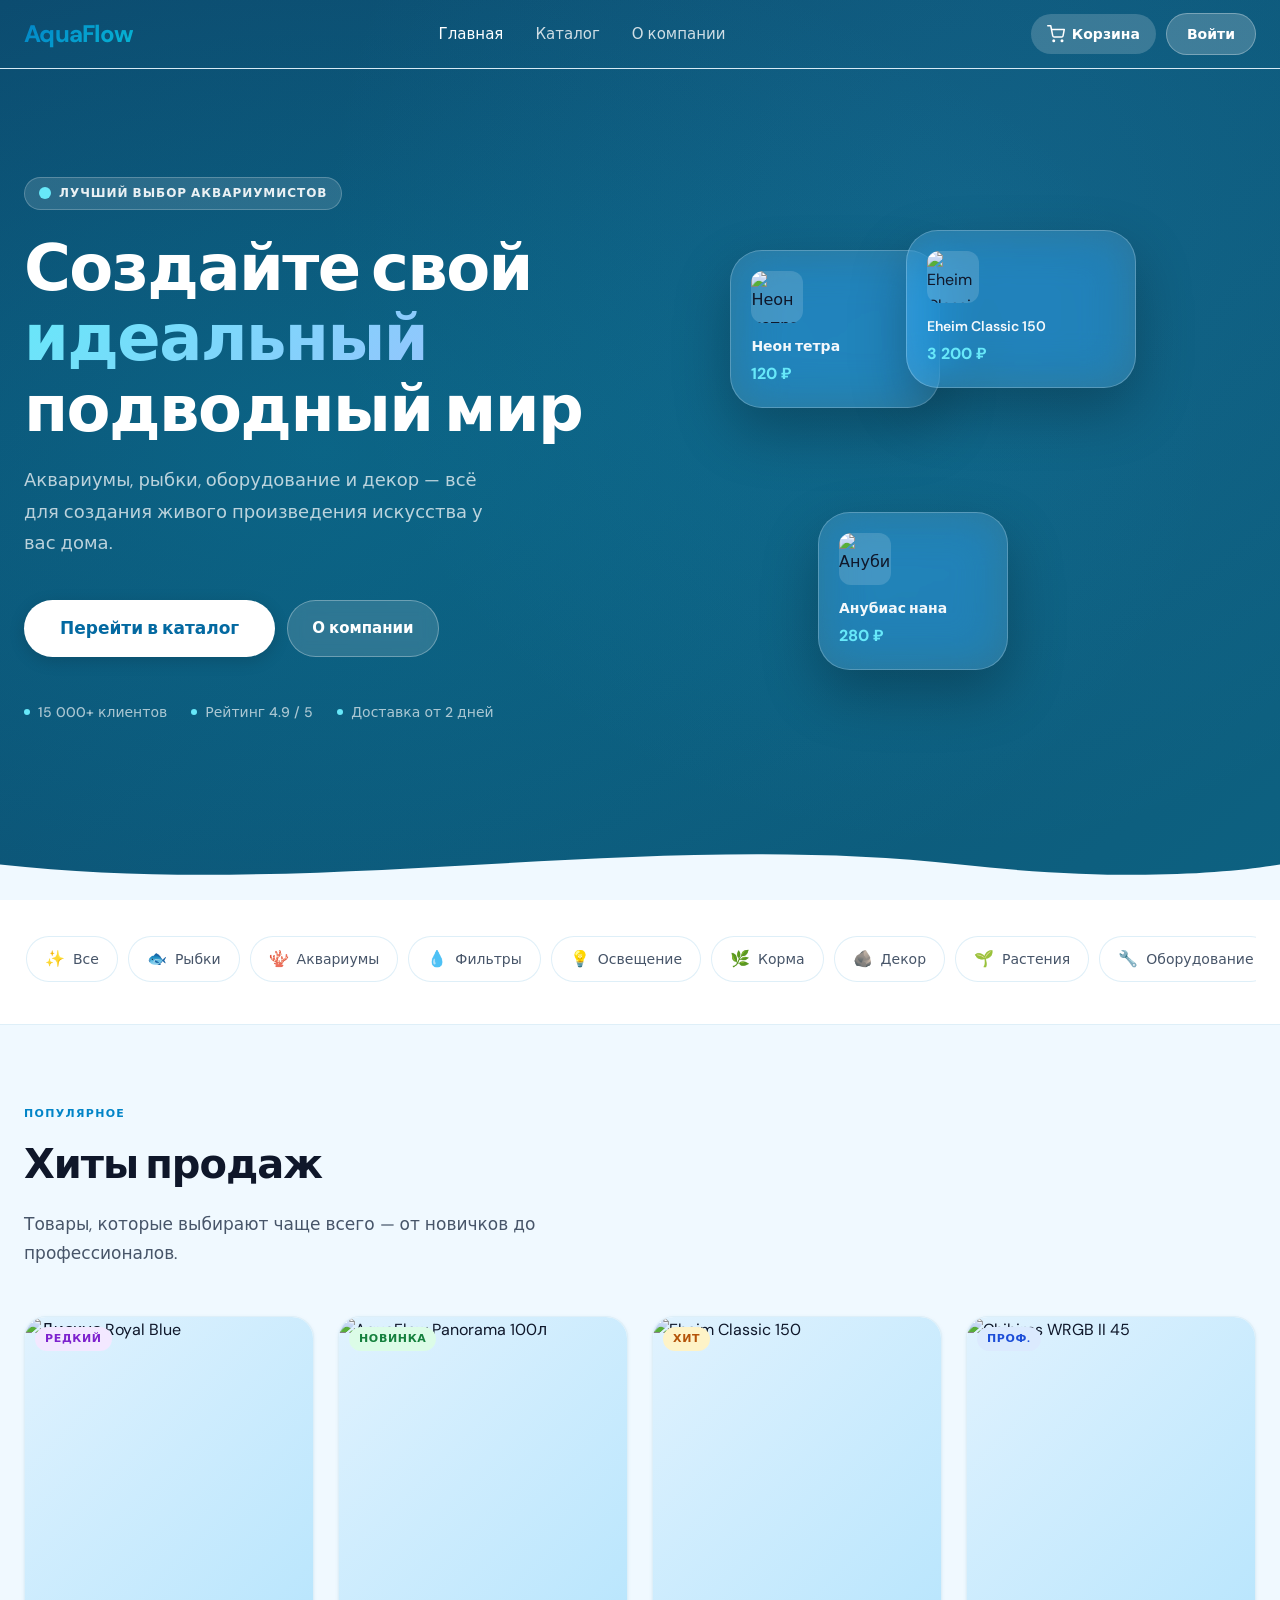
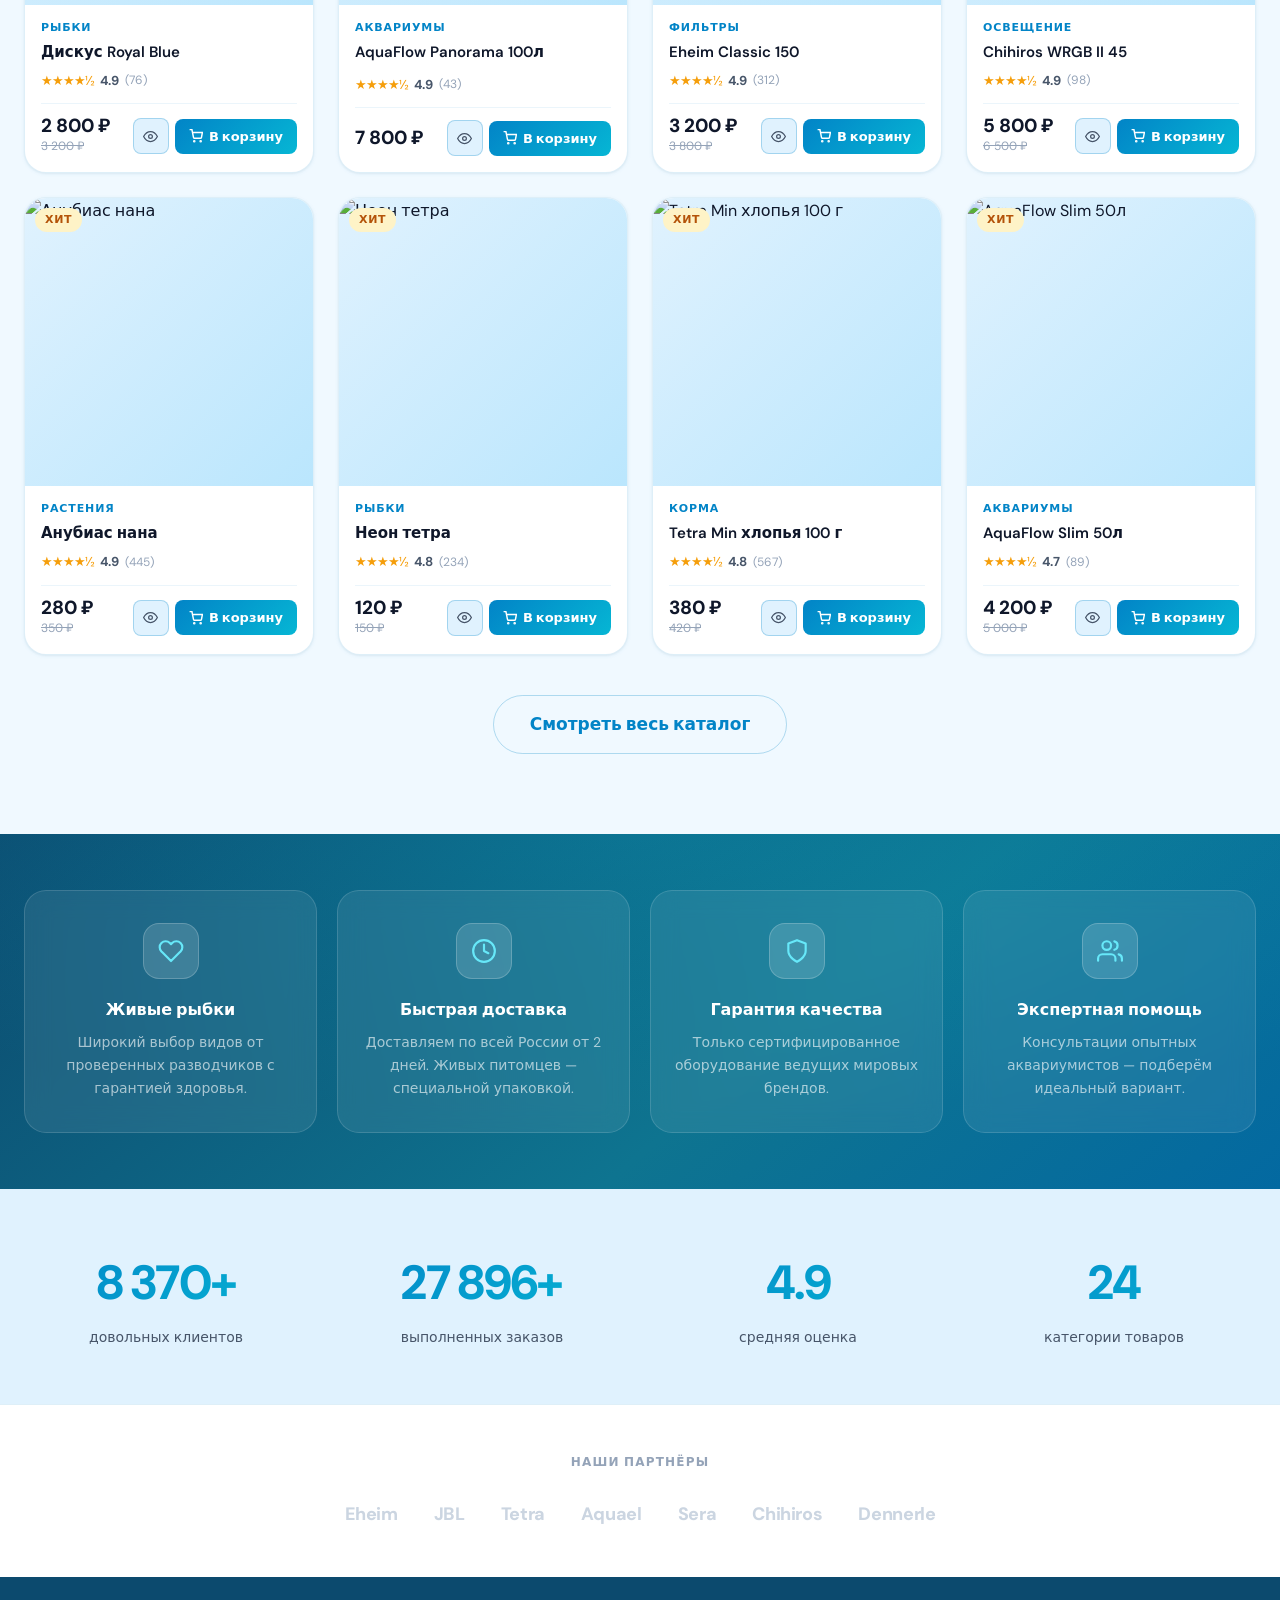
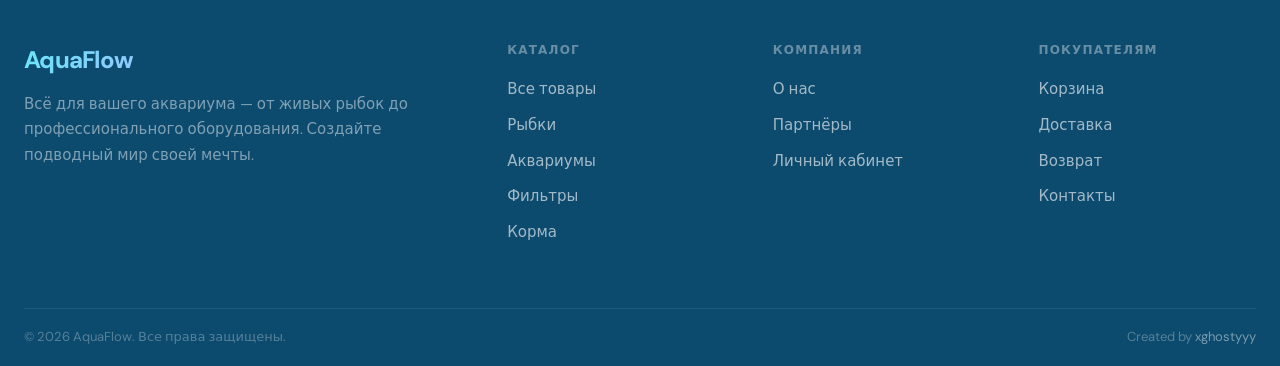
==== commit 3b590f90: "Update index.html" ====
--- a/index.html
+++ b/index.html
@@ -80,17 +80,17 @@
       <!-- Floating cards visual -->
       <div class="hero-visual" aria-hidden="true">
         <div class="float-card card-a">
-          <div class="float-card-img"><img src="https://picsum.photos/seed/neon-tetra/120/120" alt="Неон тетра" loading="lazy"></div>
+          <div class="float-card-img"><img src="https://yandex-images.clstorage.net/AL100G368/fe1cdfrg/[base64]" alt="Неон тетра" loading="lazy"></div>
           <div class="float-card-name">Неон тетра</div>
           <div class="float-card-price">120 ₽</div>
         </div>
         <div class="float-card card-b">
-          <div class="float-card-img"><img src="https://picsum.photos/seed/eheim-classic/120/120" alt="Eheim Classic" loading="lazy"></div>
+          <div class="float-card-img"><img src="https://waterworlds.ru/image/cache/catalog/Filtr/EHEIM/Classic2211/eheim-2211-classic-kulso-szuro-1-1000x700.jpg0" alt="Eheim Classic" loading="lazy"></div>
           <div class="float-card-name">Eheim Classic 150</div>
           <div class="float-card-price">3 200 ₽</div>
         </div>
         <div class="float-card card-c">
-          <div class="float-card-img"><img src="https://picsum.photos/seed/anubias-nana/120/120" alt="Анубиас" loading="lazy"></div>
+          <div class="float-card-img"><img src="https://avatars.mds.yandex.net/get-mpic/16479329/2a00000198f8dd4e92748a242186e1343a99/orig" alt="Анубиас" loading="lazy"></div>
           <div class="float-card-name">Анубиас нана</div>
           <div class="float-card-price">280 ₽</div>
         </div>
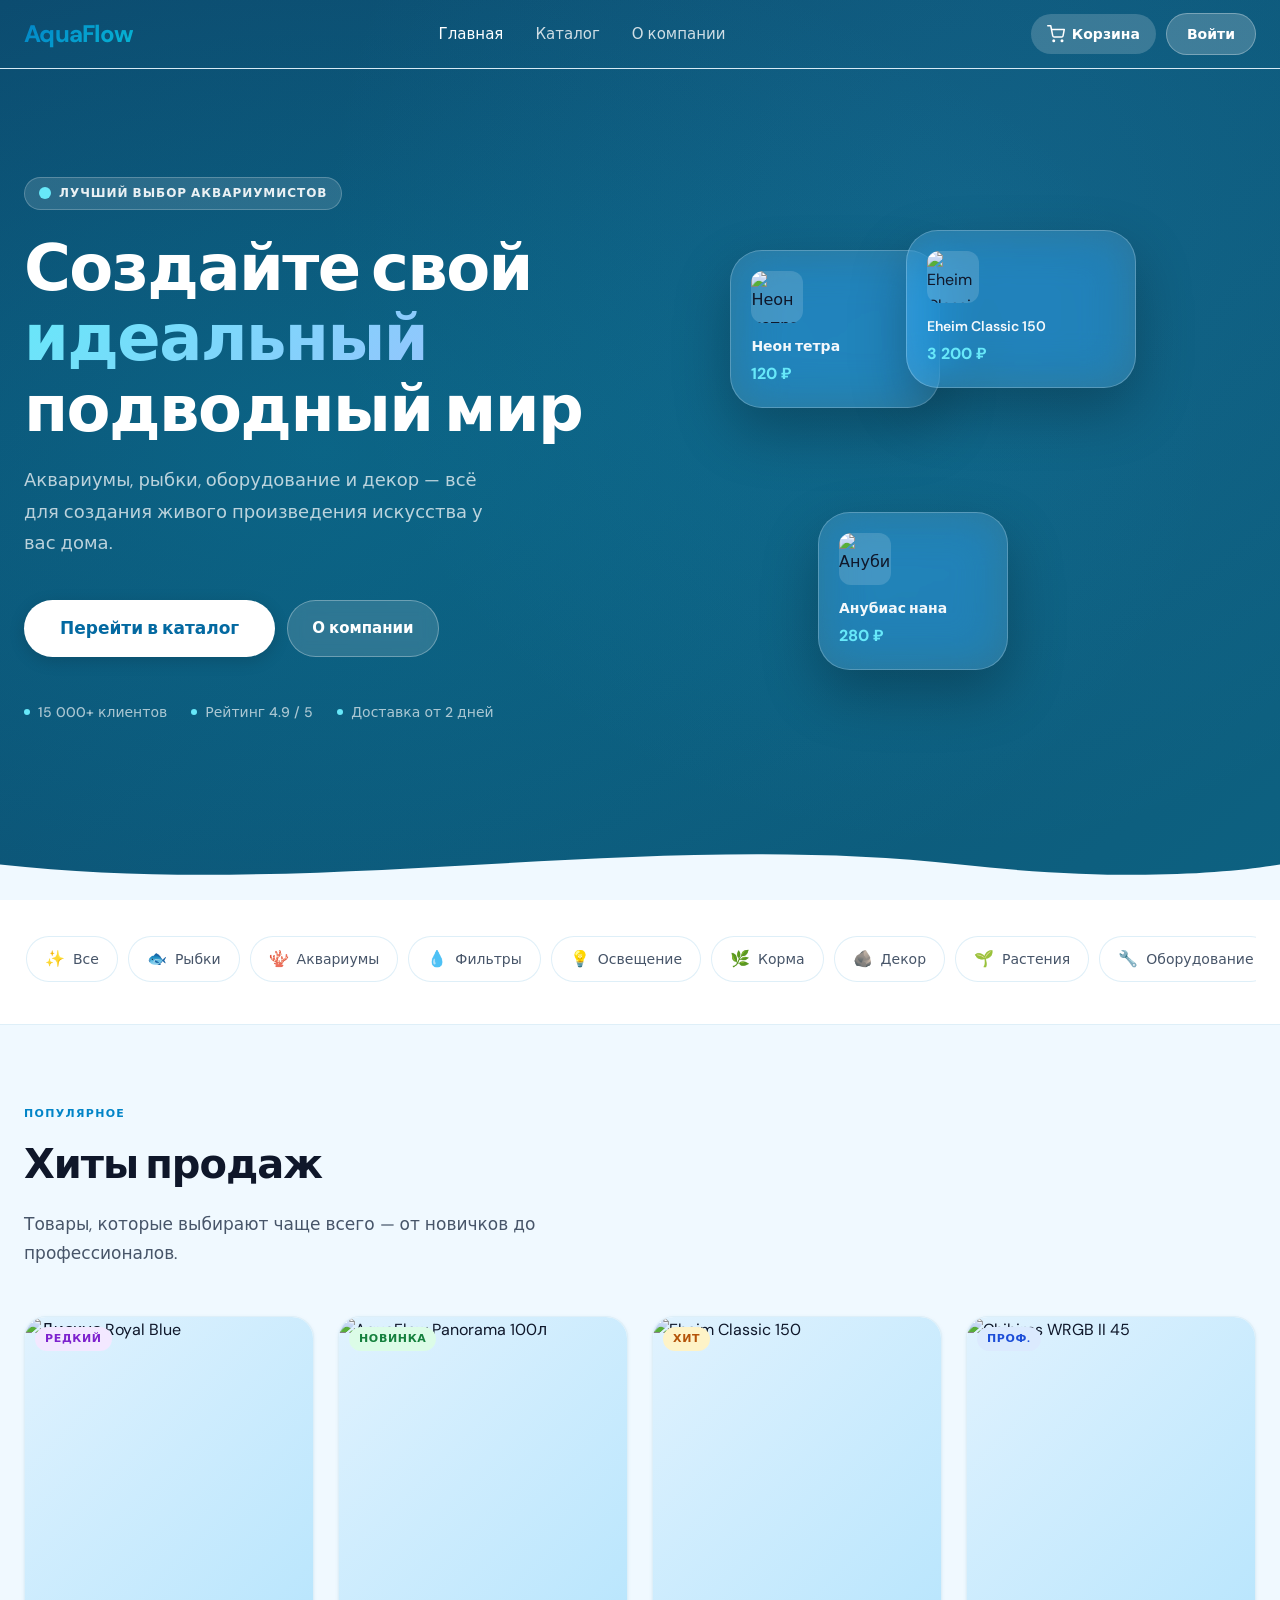
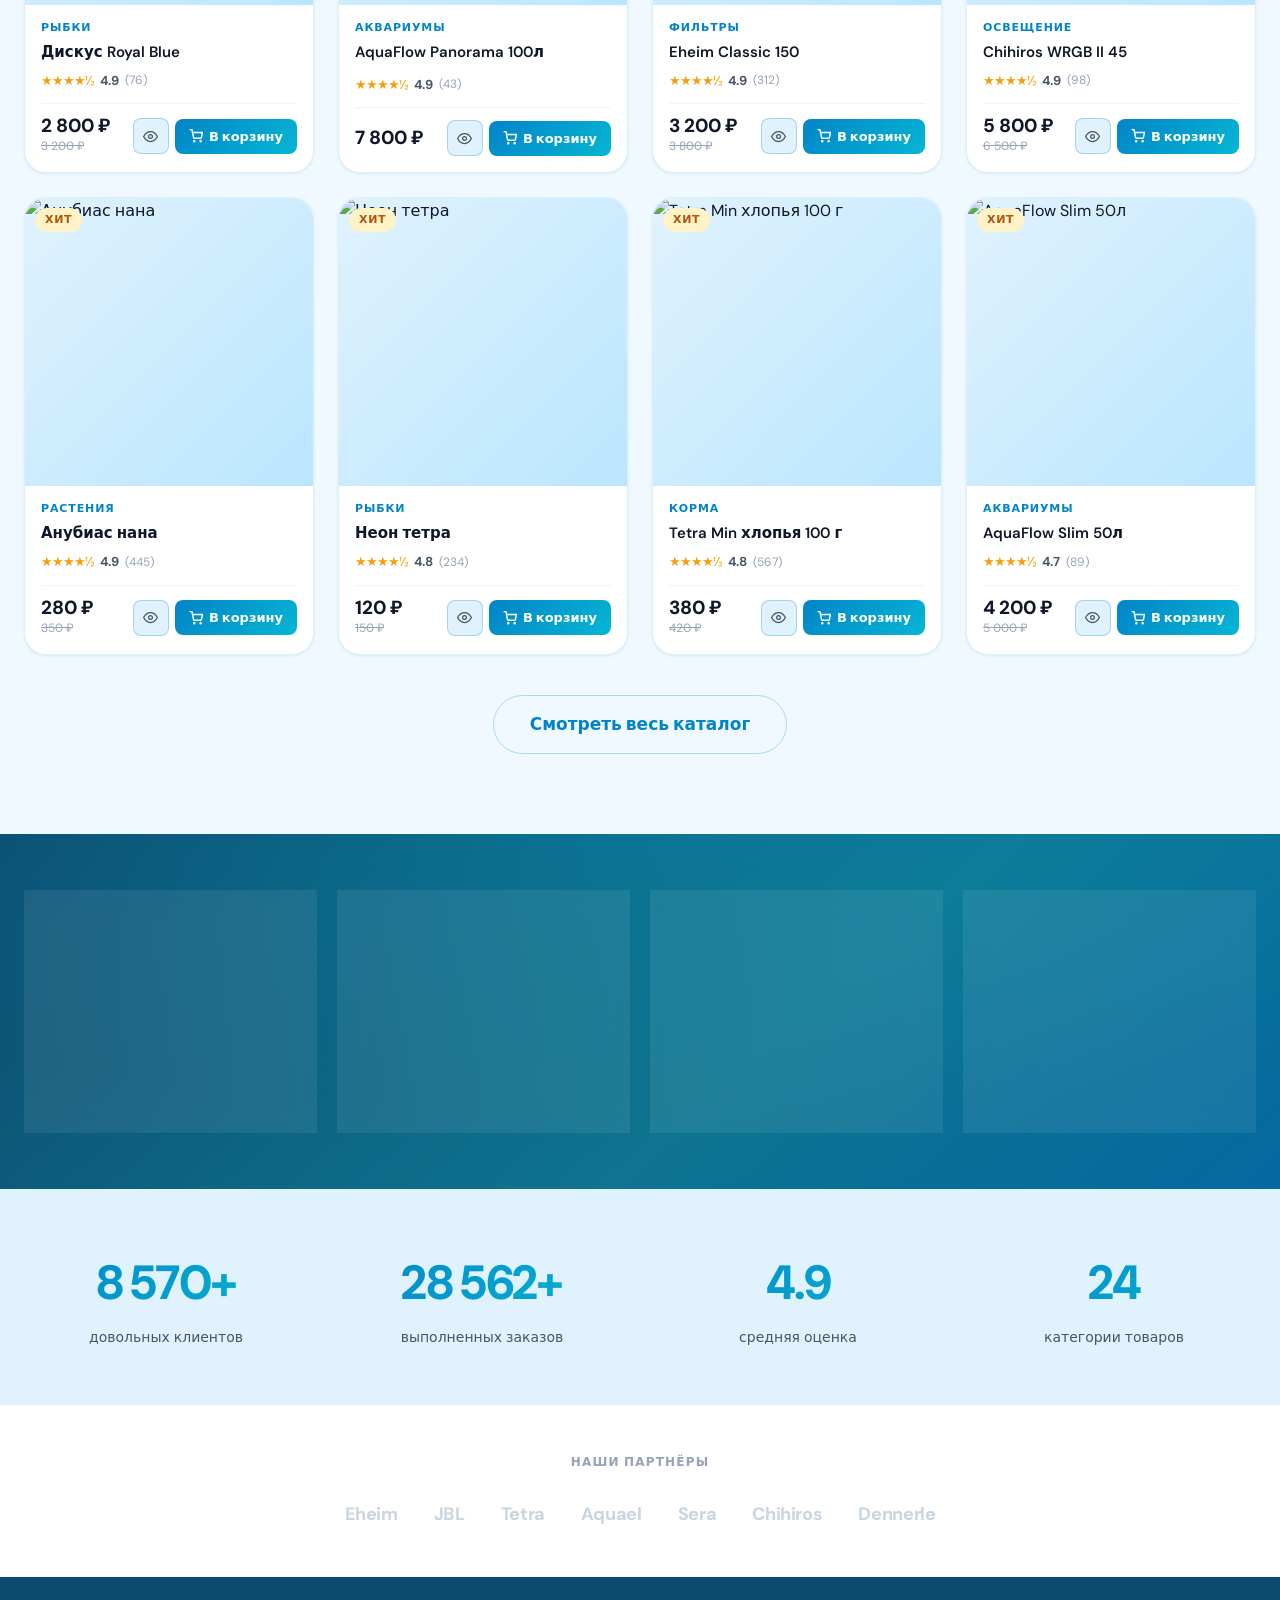
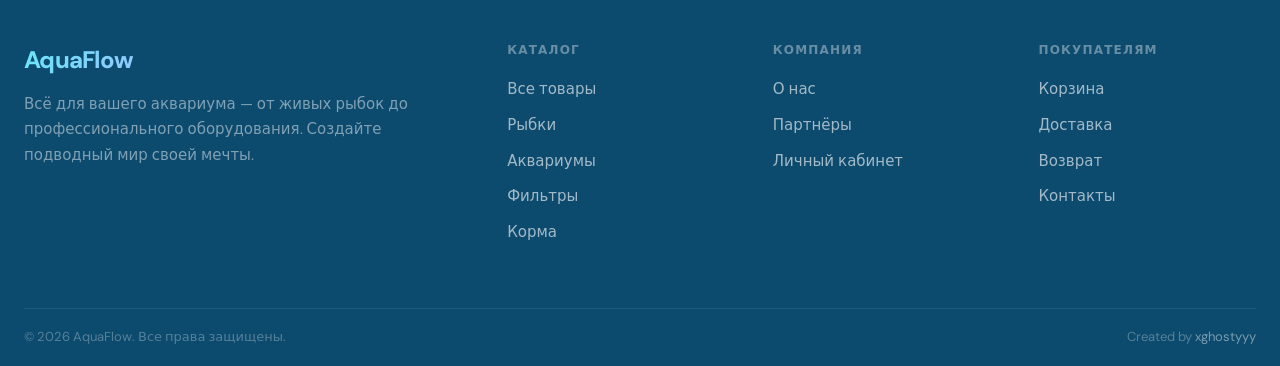
==== commit a9011065: "Update index.html" ====
--- a/index.html
+++ b/index.html
@@ -85,7 +85,7 @@
           <div class="float-card-price">120 ₽</div>
         </div>
         <div class="float-card card-b">
-          <div class="float-card-img"><img src="https://waterworlds.ru/image/cache/catalog/Filtr/EHEIM/Classic2211/eheim-2211-classic-kulso-szuro-1-1000x700.jpg0" alt="Eheim Classic" loading="lazy"></div>
+          <div class="float-card-img"><img src="https://avatars.mds.yandex.net/get-mpic/6458782/img_id3029483839220661103.jpeg/orig" alt="Eheim Classic" loading="lazy"></div>
           <div class="float-card-name">Eheim Classic 150</div>
           <div class="float-card-price">3 200 ₽</div>
         </div>
